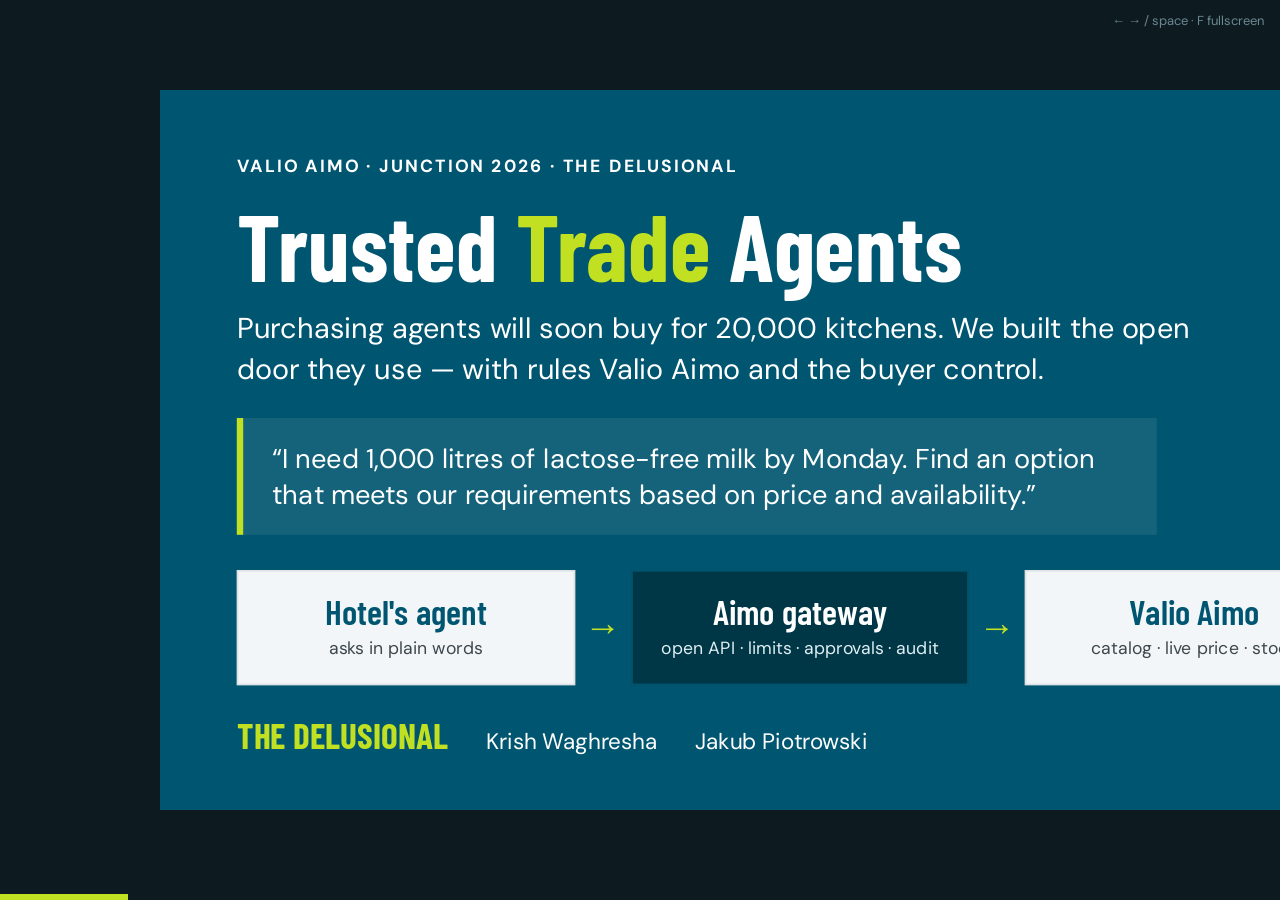
==== docs/presentation/index.html @ c422627f "Preserve Junction research and original demo production sources Keep historical notes and original r" ====
<!doctype html>
<html lang="en">
<head>
<meta charset="utf-8">
<meta name="viewport" content="width=device-width, initial-scale=1">
<title>Trusted Trade Agents · The Delusional</title>
<style>
  @font-face { font-family: "Barlow Condensed"; src: url("../../src/aimo_gateway/static/fonts/barlow-condensed-700.woff2") format("woff2"); font-weight: 700; }
  @font-face { font-family: "Barlow Condensed"; src: url("../../src/aimo_gateway/static/fonts/barlow-condensed-600.woff2") format("woff2"); font-weight: 600; }
  @font-face { font-family: "DM Sans"; src: url("../../src/aimo_gateway/static/fonts/dm-sans-400.woff2") format("woff2"); font-weight: 400; }
  @font-face { font-family: "DM Sans"; src: url("../../src/aimo_gateway/static/fonts/dm-sans-700.woff2") format("woff2"); font-weight: 700; }
  :root { --teal: #005670; --deep: #003747; --lime: #C0E021; --ink: #23282D; --mist: #F2F6F8; --line: #DEE4E6; --amber: #FDDB32; --red: #F9423A; --green: #00833F; }
  * { box-sizing: border-box; }
  html, body { margin: 0; height: 100%; background: #0d1b21; font-family: "DM Sans", Helvetica, Arial, sans-serif; color: var(--ink); }
  .stage { position: fixed; inset: 0; display: grid; place-items: center; }
  .deck { width: 1600px; height: 900px; position: relative; transform-origin: center; }
  .slide { position: absolute; inset: 0; padding: 80px 96px; background: #fff; display: none; flex-direction: column; overflow: hidden; }
  .slide.active { display: flex; animation: in .35s ease-out; }
  @keyframes in { from { opacity: 0; transform: translateY(12px); } to { opacity: 1; transform: none; } }
  h1, h2, h3, .big { font-family: "Barlow Condensed", "Arial Narrow", sans-serif; letter-spacing: 0; margin: 0; line-height: 1.02; }
  h1 { font-size: 132px; color: var(--teal); }
  h2 { font-size: 76px; color: var(--teal); margin-bottom: 36px; }
  h3 { font-size: 40px; color: var(--teal); margin-bottom: 12px; }
  p, li { font-size: 30px; line-height: 1.4; margin: 0; }
  .kicker { font-size: 22px; font-weight: 700; letter-spacing: .12em; text-transform: uppercase; color: var(--teal); margin-bottom: 24px; }
  .dark { background: var(--teal); color: #fff; }
  .dark h1, .dark h2, .dark h3, .dark .kicker { color: #fff; }
  .lime { color: var(--lime); }
  .brand { position: absolute; left: 96px; bottom: 40px; font-family: "Barlow Condensed"; font-weight: 700; font-size: 28px; text-transform: uppercase; color: var(--teal); opacity: .9; }
  .dark .brand { color: #fff; }
  .num { position: absolute; right: 96px; bottom: 40px; font-size: 18px; color: #8C9699; }
  .quote { margin-top: 48px; padding: 28px 36px; border-left: 8px solid var(--lime); background: rgba(255,255,255,.08); font-size: 34px; max-width: 1150px; }
  .names { margin-top: auto; display: flex; gap: 48px; align-items: baseline; font-size: 28px; }
  .names strong { font-family: "Barlow Condensed"; font-size: 44px; color: var(--lime); text-transform: uppercase; }
  .grid3 { display: grid; grid-template-columns: repeat(3, 1fr); gap: 32px; }
  .card { padding: 32px; background: var(--mist); border-top: 8px solid var(--teal); }
  .card p { font-size: 26px; }
  .card.alone { border-color: var(--lime); }
  .card.human { border-color: var(--amber); }
  .card.never { border-color: var(--red); }
  .card .big { font-size: 54px; color: var(--ink); margin-bottom: 8px; }
  .card ul { padding-left: 26px; margin: 12px 0 0; }
  .card li { font-size: 25px; margin-bottom: 8px; }
  .flow { display: flex; align-items: stretch; gap: 0; margin-top: 12px; }
  .node { flex: 1; padding: 28px 24px; background: var(--mist); border: 2px solid var(--line); text-align: center; }
  .node .big { font-size: 44px; color: var(--teal); }
  .node p { font-size: 22px; color: #3E474D; margin-top: 8px; }
  .node.gw { background: var(--teal); color: #fff; border-color: var(--teal); }
  .node.gw .big { color: #fff; } .node.gw p { color: #dfeef2; }
  .arrow { width: 70px; display: grid; place-items: center; font-size: 46px; color: var(--teal); }
  .human-row { margin-top: 28px; display: flex; justify-content: center; }
  .pill { display: inline-flex; gap: 12px; align-items: center; padding: 14px 24px; background: #FEF4C2; border-left: 8px solid var(--amber); font-size: 26px; font-weight: 700; }
  .steps { display: grid; grid-template-columns: repeat(4, 1fr); gap: 16px; margin-top: 40px; }
  .step { padding: 22px; border: 2px solid var(--line); font-size: 24px; }
  .step b { display: block; font-family: "Barlow Condensed"; font-size: 36px; color: var(--teal); }
  .frag { opacity: 0; transform: translateY(10px); transition: opacity .35s, transform .35s; }
  .frag.shown { opacity: 1; transform: none; }
  .story { display: grid; grid-template-columns: 1.05fr 1fr; gap: 56px; align-items: start; }
  .xcard { background: #FEF4C2; border-left: 10px solid var(--amber); padding: 30px 34px; }
  .xcard .big { font-size: 46px; color: var(--ink); margin-bottom: 14px; }
  .opt { display: flex; justify-content: space-between; gap: 24px; padding: 18px 22px; margin-top: 12px; background: #fff; border: 2px solid var(--teal); font-size: 24px; font-weight: 700; }
  .opt.rec { background: var(--teal); color: #fff; }
  .opt span:last-child { font-weight: 400; white-space: nowrap; }
  .tag { font-size: 14px; letter-spacing: .08em; text-transform: uppercase; background: var(--lime); color: var(--teal); padding: 3px 8px; margin-right: 10px; }
  .facts li { font-size: 28px; margin-bottom: 16px; }
  .facts { padding-left: 30px; }
  .term { background: #0f1f26; color: #d7e7ec; font-family: ui-monospace, Menlo, monospace; font-size: 23px; padding: 28px 32px; line-height: 1.6; }
  .term .no { color: #ff8a84; } .term .ok { color: var(--lime); } .term .c { color: #7f9aa3; }
  .open { display: grid; grid-template-columns: 1fr 1fr; gap: 48px; }
  .badge { display: inline-block; padding: 6px 16px; margin: 0 10px 12px 0; border-radius: 20px; background: rgba(0,131,63,.1); color: var(--green); font-weight: 700; font-size: 24px; }
  .end { align-items: center; justify-content: center; text-align: center; }
  .end h1 { font-size: 150px; }
  .end .team { font-family: "Barlow Condensed"; font-size: 64px; color: var(--lime); text-transform: uppercase; margin-top: 30px; }
  .end p { color: #dfeef2; }
  .progress { position: fixed; left: 0; bottom: 0; height: 6px; background: var(--lime); transition: width .3s; }
  .hint { position: fixed; right: 16px; top: 12px; color: #6b8790; font: 13px "DM Sans", sans-serif; }
  @media print { .hint, .progress { display: none; } }
</style>
</head>
<body>
<div class="stage"><div class="deck" id="deck">
  <!-- A Opening -->
  <section class="slide dark">
    <p class="kicker">Valio Aimo · Junction 2026 · The Delusional</p>
    <h1 style="font-size:116px">Trusted <span class="lime">Trade</span> Agents</h1>
    <p style="font-size:36px;margin-top:20px;max-width:1250px">Purchasing agents will soon buy for 20,000 kitchens. We built the open door they use — with rules Valio Aimo and the buyer control.</p>
    <div class="quote" style="margin-top:36px">“I need 1,000 litres of lactose-free milk by Monday. Find an option that meets our requirements based on price and availability.”</div>
    <div class="flow" style="margin-top:44px;color:var(--ink)">
      <div class="node"><div class="big">Hotel's agent</div><p>asks in plain words</p></div>
      <div class="arrow" style="color:var(--lime)">→</div>
      <div class="node gw" style="background:var(--deep)"><div class="big">Aimo gateway</div><p>open API · limits · approvals · audit</p></div>
      <div class="arrow" style="color:var(--lime)">→</div>
      <div class="node"><div class="big">Valio Aimo</div><p>catalog · live price · stock</p></div>
    </div>
    <div class="names" style="margin-top:36px"><strong>The Delusional</strong><span>Krish Waghresha</span><span>Jakub Piotrowski</span></div>
  </section>

  <!-- B Closing -->
  <section class="slide">
    <p class="kicker">What the agent may decide — enforced by the gateway</p>
    <div class="grid3" style="margin-top:4px">
      <div class="card alone"><div class="big">Alone</div><p>Up to <b>€500</b> per order · e.g. 20 kg butter, €42</p></div>
      <div class="card human"><div class="big">Needs a human</div><p>Over the limit · switching the usual product · partial delivery — e.g. 1,000 L milk, €1,150</p></div>
      <div class="card never"><div class="big">Never</div><p>Approve itself · order on a stale price · guess an allergen as safe</p></div>
    </div>
    <div class="open" style="margin-top:44px">
      <div><h3>Open by design</h3><span class="badge">OpenAPI 3.1</span><span class="badge">JSON Schema</span><span class="badge">Scoped tokens</span><span class="badge">GS1 allergens</span><span class="badge">Live challenge APIs</span>
        <p style="font-size:24px;margin-top:10px;color:#3E474D">Every step logged in plain language for the buyer and for Valio Aimo.</p></div>
      <div><h3>Next</h3><ul class="facts" style="margin:0"><li>MCP interface so any agent can connect</li><li>Signed proof of price &amp; stock</li><li>Real order API &amp; customer policies</li></ul></div>
    </div>
    <div style="margin-top:auto">
      <p class="big" style="font-size:64px;color:var(--teal)">Open to agents. On Valio Aimo's terms.</p>
      <p style="font-size:26px;margin-top:10px"><b style="font-family:'Barlow Condensed';font-size:34px;color:var(--teal);text-transform:uppercase">The Delusional</b> &nbsp;·&nbsp; Krish Waghresha &nbsp;·&nbsp; Jakub Piotrowski</p>
    </div>
  </section>

  <!-- Appendix divider -->
  <section class="slide dark end"><p class="kicker">Appendix</p><h1 style="font-size:110px">Questions</h1><p style="font-size:30px;margin-top:20px">Detail slides for Q&amp;A</p></section>


  <!-- 2 Problem -->
  <section class="slide">
    <p class="kicker">The problem</p>
    <h2>Agents will buy. Who sets the rules?</h2>
    <div class="grid3">
      <div class="card frag"><div class="big">20,000 kitchens</div><p>will soon send their own AI agents instead of clicking through the webshop.</p></div>
      <div class="card frag"><div class="big">No guardrails today</div><p>Spending limits live in people's heads and internal instructions — not in any system.</p></div>
      <div class="card frag"><div class="big">Who owns the door?</div><p>If Valio Aimo doesn't define how agents buy, someone else's platform will.</p></div>
    </div>
    <div class="brand">Aimo · Purchasing agent</div><div class="num"></div>
  </section>

  <!-- 3 How it works -->
  <section class="slide">
    <p class="kicker">How it works</p>
    <h2>One open gateway for any agent</h2>
    <div class="flow">
      <div class="node"><div class="big">Hotel's agent</div><p>or our buyer workspace — same rules</p></div>
      <div class="arrow">→</div>
      <div class="node gw"><div class="big">Aimo gateway</div><p>open API · permissions · limits · audit</p></div>
      <div class="arrow">→</div>
      <div class="node"><div class="big">Valio Aimo</div><p>catalog · live price · stock · delivery</p></div>
    </div>
    <div class="human-row frag"><div class="pill">👤 Kitchen manager signs anything outside the agent's authority</div></div>
    <div class="steps">
      <div class="step frag"><b>1 Request</b>plain words or voice → structured order</div>
      <div class="step frag"><b>2 Lookup</b>17,546 products → shortlist → one live check</div>
      <div class="step frag"><b>3 Order</b>fixed price basket, exceptions resolved</div>
      <div class="step frag"><b>4 Approval</b>agent alone, or a human signs</div>
    </div>
    <div class="brand">Aimo · Purchasing agent</div><div class="num"></div>
  </section>

  <!-- 4 Rules -->
  <section class="slide">
    <p class="kicker">Autonomy &amp; controls</p>
    <h2>What the agent may decide</h2>
    <div class="grid3">
      <div class="card alone frag"><div class="big">Alone</div><p>Up to <b>€500</b> per order</p><ul><li>Picks the best in-stock product</li><li>Skips past-cutoff &amp; unavailable items</li><li>Avoids unreliable deliveries</li><li>Rounds to whole packs</li></ul></div>
      <div class="card human frag"><div class="big">Needs a human</div><p>The buyer — or the kitchen manager over the limit</p><ul><li>Orders over the limit</li><li>Switching from the usual product</li><li>Partial deliveries</li><li>Anything unclear → one question</li></ul></div>
      <div class="card never frag"><div class="big">Never</div><p>Enforced by the gateway</p><ul><li>Approve its own order</li><li>Order on a stale price (&gt; 2 min)</li><li>Guess an allergen as safe</li><li>Exceed the hard order limit</li></ul></div>
    </div>
    <div class="brand">Aimo · Purchasing agent</div><div class="num"></div>
  </section>

  <!-- 5 Exception story -->
  <section class="slide">
    <p class="kicker">Exceptions — live challenge data</p>
    <h2>When the exact request can't be met</h2>
    <div class="story">
      <div class="xcard">
        <div class="big">Only 384 L of your usual Arla for Mon 16 Nov</div>
        <p style="font-size:24px">You need 1,000 L. Valio Aimo's official substitute: same lactose-free 1 L spec, 100 % delivered in full.</p>
        <div class="opt rec frag"><span><span class="tag">Best</span>Switch all 1,000 L to Valio Arki Eila</span><span>€1,150</span></div>
        <div class="opt frag"><span>Keep 384 L Arla + 616 L Valio</span><span>€1,787 · +€637</span></div>
        <div class="opt frag"><span>Only 384 L Arla</span><span>616 L short</span></div>
      </div>
      <ul class="facts">
        <li class="frag">One live lookup for <b>11 shortlisted products</b> — never the full catalog</li>
        <li class="frag">3 skipped automatically: <b>cutoff passed (2), not available (1)</b></li>
        <li class="frag">Good · better · best, priced — <b>one tap</b> for the buyer</li>
        <li class="frag">€1,150 &gt; €500 limit → <b>kitchen manager approves</b>, price re-checked</li>
      </ul>
    </div>
    <div class="brand">Aimo · Purchasing agent</div><div class="num"></div>
  </section>

  <!-- 7 Trust & audit -->
  <section class="slide">
    <p class="kicker">Trust &amp; audit</p>
    <h2>Every decision on record. Every shortcut refused.</h2>
    <div class="open">
      <div class="term">
        <div class="c"># buyer agent tries to skip the manager</div>
        <div>POST /v1/orders</div>
        <div class="no frag">409 · Approval required</div>
        <div class="c" style="margin-top:14px"># …or approve its own order</div>
        <div>POST /v1/evaluations/…/decisions</div>
        <div class="no frag">403 · An authenticated human is required</div>
        <div class="c" style="margin-top:14px"># manager approves → price &amp; stock re-checked</div>
        <div class="ok frag">201 · Order AIMO-… placed</div>
      </div>
      <ul class="facts">
        <li class="frag">Approval is bound to <b>one exact priced basket</b> — any change needs a new one</li>
        <li class="frag">Plain-language log: <b>what was skipped and why</b>, who chose, who approved</li>
        <li class="frag">Machine-readable record for <b>buyer and Valio Aimo</b></li>
        <li class="frag">Diet &amp; allergens <b>fail closed</b>: missing data is never “safe”</li>
      </ul>
    </div>
    <div class="brand">Aimo · Purchasing agent</div><div class="num"></div>
  </section>

  <!-- 8 Open by design -->
  <section class="slide">
    <p class="kicker">Openness &amp; path to production</p>
    <h2>Open by design</h2>
    <div class="open">
      <div>
        <h3>Built on</h3>
        <span class="badge">OpenAPI 3.1</span><span class="badge">JSON Schema</span><span class="badge">RFC 9457 errors</span><span class="badge">Scoped tokens</span><span class="badge">GS1 allergen codes</span><span class="badge">Live challenge APIs</span>
        <h3 style="margin-top:28px">Honest assumptions</h3>
        <ul class="facts"><li>Orders are created for human approval — no supplier order API in the challenge</li><li>Request reading is rule-based today; an LLM plugs in behind the same guardrails</li></ul>
      </div>
      <div>
        <h3>Next steps</h3>
        <ul class="facts">
          <li class="frag"><b>MCP</b> interface so any agent can connect</li>
          <li class="frag"><b>Signed proof</b> of price, stock and origin (AP2-style mandates)</li>
          <li class="frag">Real order API + customer policies from Minun Aimo</li>
          <li class="frag">Standing-order drift &amp; recipe-aware substitutions</li>
        </ul>
      </div>
    </div>
    <div class="brand">Aimo · Purchasing agent</div><div class="num"></div>
  </section>

  <!-- 9 End card -->
  <section class="slide dark end">
    <p class="kicker">Trusted Trade Agents</p>
    <h1>Open to agents.<br><span class="lime">On Valio Aimo's terms.</span></h1>
    <div class="team">The Delusional</div>
    <p style="font-size:32px;margin-top:10px">Krish Waghresha · Jakub Piotrowski</p>
    <p style="font-size:22px;margin-top:28px;opacity:.8">github.com/Krish-Waghresha/valio-aimo</p>
  </section>
</div></div>
<div class="progress" id="progress"></div>
<div class="hint">← → / space · F fullscreen</div>
<script>
  const slides = [...document.querySelectorAll(".slide")];
  let index = Math.max(0, Math.min(slides.length - 1, (parseInt(location.hash.slice(1), 10) || 1) - 1));
  function fit() {
    const deck = document.getElementById("deck");
    const scale = Math.min(innerWidth / 1600, innerHeight / 900);
    deck.style.transform = `scale(${scale})`;
  }
  function show(i, revealAll) {
    index = Math.max(0, Math.min(slides.length - 1, i));
    slides.forEach((slide, n) => slide.classList.toggle("active", n === index));
    slides[index].querySelectorAll(".frag").forEach((el) => el.classList.toggle("shown", Boolean(revealAll)));
    slides[index].querySelectorAll(".num").forEach((el) => { el.textContent = `${index + 1} / ${slides.length}`; });
    document.getElementById("progress").style.width = `${(index + 1) / slides.length * 100}%`;
    history.replaceState(null, "", `#${index + 1}`);
  }
  function next() {
    const hidden = slides[index].querySelector(".frag:not(.shown)");
    if (hidden) hidden.classList.add("shown"); else if (index < slides.length - 1) show(index + 1);
  }
  function prev() { if (index > 0) show(index - 1, true); }
  addEventListener("keydown", (e) => {
    if (["ArrowRight", "PageDown", " ", "Enter"].includes(e.key)) { e.preventDefault(); next(); }
    if (["ArrowLeft", "PageUp", "Backspace"].includes(e.key)) { e.preventDefault(); prev(); }
    if (e.key === "f" || e.key === "F") document.fullscreenElement ? document.exitFullscreen() : document.documentElement.requestFullscreen();
    if (e.key === "Home") show(0);
    if (e.key === "End") show(slides.length - 1, true);
  });
  addEventListener("click", (e) => { if (e.clientX > innerWidth / 3) next(); else prev(); });
  addEventListener("resize", fit);
  addEventListener("hashchange", () => { const n = (parseInt(location.hash.slice(1), 10) || 1) - 1; if (n !== index) show(n, location.search.includes("all")); });
  fit(); show(index, location.search.includes("all"));
</script>
</body>
</html>
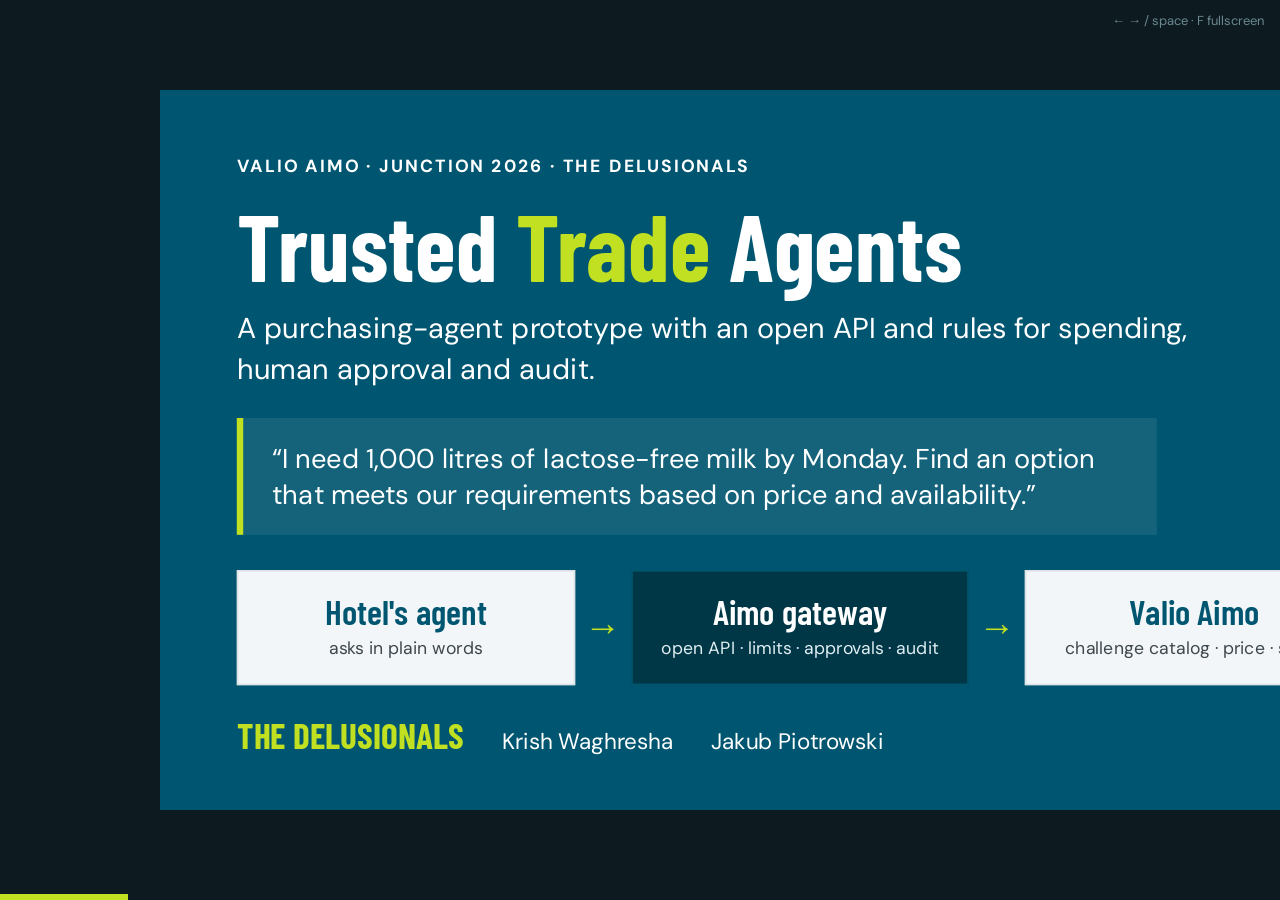
==== commit b63a1363: "Polish Open to Agents for the Junction submission Consolidate the verified agent workspace with mini" ====
--- a/docs/presentation/index.html
+++ b/docs/presentation/index.html
@@ -3,7 +3,7 @@
 <head>
 <meta charset="utf-8">
 <meta name="viewport" content="width=device-width, initial-scale=1">
-<title>Trusted Trade Agents · The Delusional</title>
+<title>Trusted Trade Agents · The Delusionals</title>
 <style>
   @font-face { font-family: "Barlow Condensed"; src: url("../../src/aimo_gateway/static/fonts/barlow-condensed-700.woff2") format("woff2"); font-weight: 700; }
   @font-face { font-family: "Barlow Condensed"; src: url("../../src/aimo_gateway/static/fonts/barlow-condensed-600.woff2") format("woff2"); font-weight: 600; }
@@ -74,43 +74,60 @@
   .end p { color: #dfeef2; }
   .progress { position: fixed; left: 0; bottom: 0; height: 6px; background: var(--lime); transition: width .3s; }
   .hint { position: fixed; right: 16px; top: 12px; color: #6b8790; font: 13px "DM Sans", sans-serif; }
-  @media print { .hint, .progress { display: none; } }
+  @media screen {
+    html.all-slides, html.all-slides body { height: auto; }
+    .all-slides .stage { position: relative; display: block; margin: 0 auto; overflow: hidden; }
+    .all-slides .deck { height: auto; transform-origin: top left; }
+    .all-slides .slide { position: relative; display: flex; height: 900px; animation: none; }
+    .all-slides .frag { opacity: 1; transform: none; transition: none; }
+    .all-slides .hint, .all-slides .progress { display: none; }
+  }
+  @page { size: 1600px 900px; margin: 0; }
+  @media print {
+    html, body { width: 1600px; height: auto; background: #fff; print-color-adjust: exact; -webkit-print-color-adjust: exact; }
+    .stage { position: static; display: block; width: 1600px !important; height: auto !important; }
+    .deck { height: auto; transform: none !important; }
+    .slide { position: relative; display: flex; width: 1600px; height: 900px; break-after: page; break-inside: avoid; animation: none !important; }
+    .slide:last-child { break-after: auto; }
+    .frag { opacity: 1; transform: none; transition: none; }
+    .hint, .progress { display: none; }
+  }
 </style>
 </head>
 <body>
 <div class="stage"><div class="deck" id="deck">
   <!-- A Opening -->
   <section class="slide dark">
-    <p class="kicker">Valio Aimo · Junction 2026 · The Delusional</p>
+    <p class="kicker">Valio Aimo · Junction 2026 · The Delusionals</p>
     <h1 style="font-size:116px">Trusted <span class="lime">Trade</span> Agents</h1>
-    <p style="font-size:36px;margin-top:20px;max-width:1250px">Purchasing agents will soon buy for 20,000 kitchens. We built the open door they use — with rules Valio Aimo and the buyer control.</p>
+    <p style="font-size:36px;margin-top:20px;max-width:1250px">A purchasing-agent prototype with an open API and rules for spending, human approval and audit.</p>
     <div class="quote" style="margin-top:36px">“I need 1,000 litres of lactose-free milk by Monday. Find an option that meets our requirements based on price and availability.”</div>
     <div class="flow" style="margin-top:44px;color:var(--ink)">
       <div class="node"><div class="big">Hotel's agent</div><p>asks in plain words</p></div>
       <div class="arrow" style="color:var(--lime)">→</div>
       <div class="node gw" style="background:var(--deep)"><div class="big">Aimo gateway</div><p>open API · limits · approvals · audit</p></div>
       <div class="arrow" style="color:var(--lime)">→</div>
-      <div class="node"><div class="big">Valio Aimo</div><p>catalog · live price · stock</p></div>
-    </div>
-    <div class="names" style="margin-top:36px"><strong>The Delusional</strong><span>Krish Waghresha</span><span>Jakub Piotrowski</span></div>
+      <div class="node"><div class="big">Valio Aimo</div><p>challenge catalog · price · stock</p></div>
+    </div>
+    <div class="names" style="margin-top:36px"><strong>The Delusionals</strong><span>Krish Waghresha</span><span>Jakub Piotrowski</span></div>
   </section>
 
   <!-- B Closing -->
   <section class="slide">
-    <p class="kicker">What the agent may decide — enforced by the gateway</p>
+    <p class="kicker">Illustrated demo policy — enforced by the gateway</p>
     <div class="grid3" style="margin-top:4px">
       <div class="card alone"><div class="big">Alone</div><p>Up to <b>€500</b> per order · e.g. 20 kg butter, €42</p></div>
       <div class="card human"><div class="big">Needs a human</div><p>Over the limit · switching the usual product · partial delivery — e.g. 1,000 L milk, €1,150</p></div>
       <div class="card never"><div class="big">Never</div><p>Approve itself · order on a stale price · guess an allergen as safe</p></div>
     </div>
     <div class="open" style="margin-top:44px">
-      <div><h3>Open by design</h3><span class="badge">OpenAPI 3.1</span><span class="badge">JSON Schema</span><span class="badge">Scoped tokens</span><span class="badge">GS1 allergens</span><span class="badge">Live challenge APIs</span>
+      <div><h3>Open by design</h3><span class="badge">OpenAPI 3.1</span><span class="badge">JSON Schema</span><span class="badge">Scoped tokens</span><span class="badge">GS1 allergens</span><span class="badge">Synthetic APIs</span>
         <p style="font-size:24px;margin-top:10px;color:#3E474D">Every step logged in plain language for the buyer and for Valio Aimo.</p></div>
-      <div><h3>Next</h3><ul class="facts" style="margin:0"><li>MCP interface so any agent can connect</li><li>Signed proof of price &amp; stock</li><li>Real order API &amp; customer policies</li></ul></div>
+      <div><h3>Future work</h3><ul class="facts" style="margin:0"><li>MCP for credentialed, compatible agents</li><li>Signed proof of price &amp; stock</li><li>Real order API &amp; customer policies</li></ul></div>
     </div>
     <div style="margin-top:auto">
       <p class="big" style="font-size:64px;color:var(--teal)">Open to agents. On Valio Aimo's terms.</p>
-      <p style="font-size:26px;margin-top:10px"><b style="font-family:'Barlow Condensed';font-size:34px;color:var(--teal);text-transform:uppercase">The Delusional</b> &nbsp;·&nbsp; Krish Waghresha &nbsp;·&nbsp; Jakub Piotrowski</p>
+      <p style="font-size:26px;margin-top:10px"><b style="font-family:'Barlow Condensed';font-size:34px;color:var(--teal);text-transform:uppercase">The Delusionals</b> &nbsp;·&nbsp; Krish Waghresha &nbsp;·&nbsp; Jakub Piotrowski</p>
     </div>
   </section>
 
@@ -121,11 +138,11 @@
   <!-- 2 Problem -->
   <section class="slide">
     <p class="kicker">The problem</p>
-    <h2>Agents will buy. Who sets the rules?</h2>
+    <h2>When agents buy, who sets the rules?</h2>
     <div class="grid3">
-      <div class="card frag"><div class="big">20,000 kitchens</div><p>will soon send their own AI agents instead of clicking through the webshop.</p></div>
-      <div class="card frag"><div class="big">No guardrails today</div><p>Spending limits live in people's heads and internal instructions — not in any system.</p></div>
-      <div class="card frag"><div class="big">Who owns the door?</div><p>If Valio Aimo doesn't define how agents buy, someone else's platform will.</p></div>
+      <div class="card frag"><div class="big">Agent access</div><p>Compatible agents need provisioned credentials and explicit purchasing authority.</p></div>
+      <div class="card frag"><div class="big">Enforced policy</div><p>This prototype checks spending, approval and safety rules before recording a local mock order.</p></div>
+      <div class="card frag"><div class="big">Who owns the rules?</div><p>A gateway lets Valio Aimo and the buyer define agent authority.</p></div>
     </div>
     <div class="brand">Aimo · Purchasing agent</div><div class="num"></div>
   </section>
@@ -133,27 +150,27 @@
   <!-- 3 How it works -->
   <section class="slide">
     <p class="kicker">How it works</p>
-    <h2>One open gateway for any agent</h2>
+    <h2>An open API for credentialed agents</h2>
     <div class="flow">
       <div class="node"><div class="big">Hotel's agent</div><p>or our buyer workspace — same rules</p></div>
       <div class="arrow">→</div>
       <div class="node gw"><div class="big">Aimo gateway</div><p>open API · permissions · limits · audit</p></div>
       <div class="arrow">→</div>
-      <div class="node"><div class="big">Valio Aimo</div><p>catalog · live price · stock · delivery</p></div>
+      <div class="node"><div class="big">Valio Aimo</div><p>challenge catalog · price · stock · delivery</p></div>
     </div>
     <div class="human-row frag"><div class="pill">👤 Kitchen manager signs anything outside the agent's authority</div></div>
     <div class="steps">
-      <div class="step frag"><b>1 Request</b>plain words or voice → structured order</div>
-      <div class="step frag"><b>2 Lookup</b>17,546 products → shortlist → one live check</div>
-      <div class="step frag"><b>3 Order</b>fixed price basket, exceptions resolved</div>
-      <div class="step frag"><b>4 Approval</b>agent alone, or a human signs</div>
+      <div class="step frag"><b>1 Request</b>deterministic parsing → structured basket</div>
+      <div class="step frag"><b>2 Lookup</b>17,546 products in the demo snapshot → shortlist</div>
+      <div class="step frag"><b>3 Order</b>priced basket; local mock orders only</div>
+      <div class="step frag"><b>4 Approval</b>within authority, or a human approves</div>
     </div>
     <div class="brand">Aimo · Purchasing agent</div><div class="num"></div>
   </section>
 
   <!-- 4 Rules -->
   <section class="slide">
-    <p class="kicker">Autonomy &amp; controls</p>
+    <p class="kicker">Demo autonomy &amp; controls</p>
     <h2>What the agent may decide</h2>
     <div class="grid3">
       <div class="card alone frag"><div class="big">Alone</div><p>Up to <b>€500</b> per order</p><ul><li>Picks the best in-stock product</li><li>Skips past-cutoff &amp; unavailable items</li><li>Avoids unreliable deliveries</li><li>Rounds to whole packs</li></ul></div>
@@ -165,12 +182,12 @@
 
   <!-- 5 Exception story -->
   <section class="slide">
-    <p class="kicker">Exceptions — live challenge data</p>
+    <p class="kicker">Illustrated challenge response — synthetic services</p>
     <h2>When the exact request can't be met</h2>
     <div class="story">
       <div class="xcard">
         <div class="big">Only 384 L of your usual Arla for Mon 16 Nov</div>
-        <p style="font-size:24px">You need 1,000 L. Valio Aimo's official substitute: same lactose-free 1 L spec, 100 % delivered in full.</p>
+        <p style="font-size:24px">Request: 1,000 L. Challenge-catalog substitute: same lactose-free 1 L spec; 100 % delivered in full in supplied history.</p>
         <div class="opt rec frag"><span><span class="tag">Best</span>Switch all 1,000 L to Valio Arki Eila</span><span>€1,150</span></div>
         <div class="opt frag"><span>Keep 384 L Arla + 616 L Valio</span><span>€1,787 · +€637</span></div>
         <div class="opt frag"><span>Only 384 L Arla</span><span>616 L short</span></div>
@@ -198,7 +215,7 @@
         <div>POST /v1/evaluations/…/decisions</div>
         <div class="no frag">403 · An authenticated human is required</div>
         <div class="c" style="margin-top:14px"># manager approves → price &amp; stock re-checked</div>
-        <div class="ok frag">201 · Order AIMO-… placed</div>
+        <div class="ok frag">201 · Mock order AIMO-… recorded locally</div>
       </div>
       <ul class="facts">
         <li class="frag">Approval is bound to <b>one exact priced basket</b> — any change needs a new one</li>
@@ -217,14 +234,14 @@
     <div class="open">
       <div>
         <h3>Built on</h3>
-        <span class="badge">OpenAPI 3.1</span><span class="badge">JSON Schema</span><span class="badge">RFC 9457 errors</span><span class="badge">Scoped tokens</span><span class="badge">GS1 allergen codes</span><span class="badge">Live challenge APIs</span>
+        <span class="badge">OpenAPI 3.1</span><span class="badge">JSON Schema</span><span class="badge">RFC 9457 errors</span><span class="badge">Scoped tokens</span><span class="badge">GS1 allergen codes</span><span class="badge">Synthetic APIs</span>
         <h3 style="margin-top:28px">Honest assumptions</h3>
-        <ul class="facts"><li>Orders are created for human approval — no supplier order API in the challenge</li><li>Request reading is rule-based today; an LLM plugs in behind the same guardrails</li></ul>
+        <ul class="facts"><li>Local mock orders, not supplier acceptance; no supplier order API</li><li>Deterministic parsing by default; optional xAI when configured. Runtime inference unverified.</li></ul>
       </div>
       <div>
-        <h3>Next steps</h3>
+        <h3>Future work</h3>
         <ul class="facts">
-          <li class="frag"><b>MCP</b> interface so any agent can connect</li>
+          <li class="frag"><b>MCP</b> for credentialed, compatible agents</li>
           <li class="frag"><b>Signed proof</b> of price, stock and origin (AP2-style mandates)</li>
           <li class="frag">Real order API + customer policies from Minun Aimo</li>
           <li class="frag">Standing-order drift &amp; recipe-aware substitutions</li>
@@ -238,7 +255,7 @@
   <section class="slide dark end">
     <p class="kicker">Trusted Trade Agents</p>
     <h1>Open to agents.<br><span class="lime">On Valio Aimo's terms.</span></h1>
-    <div class="team">The Delusional</div>
+    <div class="team">The Delusionals</div>
     <p style="font-size:32px;margin-top:10px">Krish Waghresha · Jakub Piotrowski</p>
     <p style="font-size:22px;margin-top:28px;opacity:.8">github.com/Krish-Waghresha/valio-aimo</p>
   </section>
@@ -247,19 +264,26 @@
 <div class="hint">← → / space · F fullscreen</div>
 <script>
   const slides = [...document.querySelectorAll(".slide")];
+  const allSlides = new URLSearchParams(location.search).has("all");
+  document.documentElement.classList.toggle("all-slides", allSlides);
+  slides.forEach((slide, n) => slide.querySelectorAll(".num").forEach((el) => { el.textContent = `${n + 1} / ${slides.length}`; }));
   let index = Math.max(0, Math.min(slides.length - 1, (parseInt(location.hash.slice(1), 10) || 1) - 1));
   function fit() {
     const deck = document.getElementById("deck");
-    const scale = Math.min(innerWidth / 1600, innerHeight / 900);
+    const scale = allSlides ? Math.min(document.documentElement.clientWidth / 1600, 1) : Math.min(innerWidth / 1600, innerHeight / 900);
     deck.style.transform = `scale(${scale})`;
+    if (allSlides) {
+      deck.parentElement.style.width = `${1600 * scale}px`;
+      deck.parentElement.style.height = `${slides.length * 900 * scale}px`;
+    }
   }
   function show(i, revealAll) {
     index = Math.max(0, Math.min(slides.length - 1, i));
     slides.forEach((slide, n) => slide.classList.toggle("active", n === index));
     slides[index].querySelectorAll(".frag").forEach((el) => el.classList.toggle("shown", Boolean(revealAll)));
-    slides[index].querySelectorAll(".num").forEach((el) => { el.textContent = `${index + 1} / ${slides.length}`; });
     document.getElementById("progress").style.width = `${(index + 1) / slides.length * 100}%`;
     history.replaceState(null, "", `#${index + 1}`);
+    if (allSlides) slides[index].scrollIntoView({ block: "start" });
   }
   function next() {
     const hidden = slides[index].querySelector(".frag:not(.shown)");
@@ -267,16 +291,17 @@
   }
   function prev() { if (index > 0) show(index - 1, true); }
   addEventListener("keydown", (e) => {
+    if (allSlides && e.key !== "f" && e.key !== "F") return;
     if (["ArrowRight", "PageDown", " ", "Enter"].includes(e.key)) { e.preventDefault(); next(); }
     if (["ArrowLeft", "PageUp", "Backspace"].includes(e.key)) { e.preventDefault(); prev(); }
     if (e.key === "f" || e.key === "F") document.fullscreenElement ? document.exitFullscreen() : document.documentElement.requestFullscreen();
     if (e.key === "Home") show(0);
     if (e.key === "End") show(slides.length - 1, true);
   });
-  addEventListener("click", (e) => { if (e.clientX > innerWidth / 3) next(); else prev(); });
+  addEventListener("click", (e) => { if (allSlides) return; if (e.clientX > innerWidth / 3) next(); else prev(); });
   addEventListener("resize", fit);
-  addEventListener("hashchange", () => { const n = (parseInt(location.hash.slice(1), 10) || 1) - 1; if (n !== index) show(n, location.search.includes("all")); });
-  fit(); show(index, location.search.includes("all"));
+  addEventListener("hashchange", () => { const n = (parseInt(location.hash.slice(1), 10) || 1) - 1; if (n !== index) show(n, allSlides); });
+  fit(); show(index, allSlides);
 </script>
 </body>
 </html>
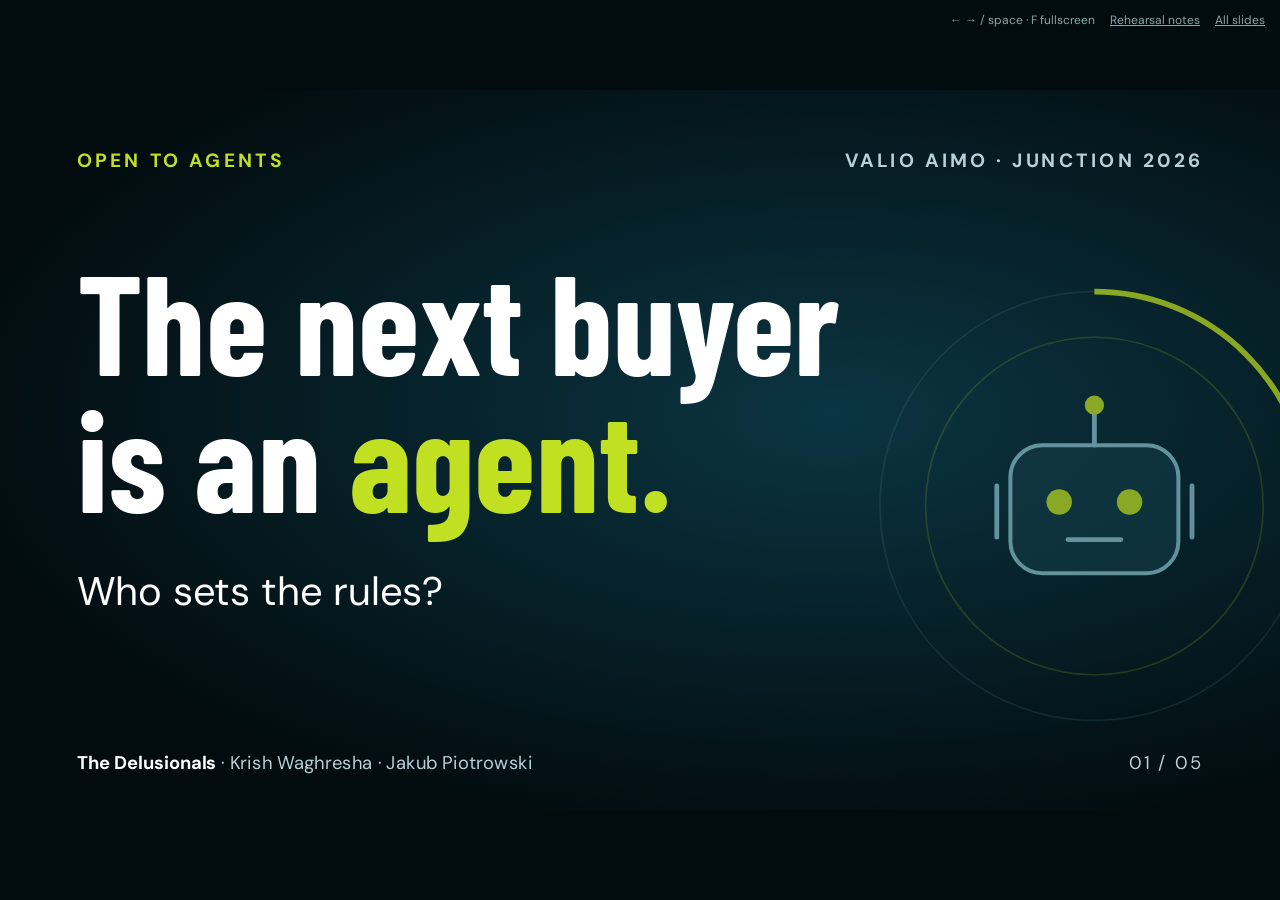
==== commit dc9285f0: "Create a concise finals deck with a timed demo handoff Replace the ten-page detail deck with five st" ====
--- a/docs/presentation/index.html
+++ b/docs/presentation/index.html
@@ -3,305 +3,332 @@
 <head>
 <meta charset="utf-8">
 <meta name="viewport" content="width=device-width, initial-scale=1">
-<title>Trusted Trade Agents · The Delusionals</title>
+<meta name="description" content="Open to Agents: a three-minute finals pitch, including a one-minute demo.">
+<title>Open to Agents · Finals pitch · The Delusionals</title>
 <style>
   @font-face { font-family: "Barlow Condensed"; src: url("../../src/aimo_gateway/static/fonts/barlow-condensed-700.woff2") format("woff2"); font-weight: 700; }
-  @font-face { font-family: "Barlow Condensed"; src: url("../../src/aimo_gateway/static/fonts/barlow-condensed-600.woff2") format("woff2"); font-weight: 600; }
   @font-face { font-family: "DM Sans"; src: url("../../src/aimo_gateway/static/fonts/dm-sans-400.woff2") format("woff2"); font-weight: 400; }
   @font-face { font-family: "DM Sans"; src: url("../../src/aimo_gateway/static/fonts/dm-sans-700.woff2") format("woff2"); font-weight: 700; }
-  :root { --teal: #005670; --deep: #003747; --lime: #C0E021; --ink: #23282D; --mist: #F2F6F8; --line: #DEE4E6; --amber: #FDDB32; --red: #F9423A; --green: #00833F; }
+  :root { --ink: #020b0e; --teal: #005670; --lime: #c0e021; --amber: #fddb32; --red: #ff8a84; --muted: #b8d0d8; --line: #31545f; }
   * { box-sizing: border-box; }
-  html, body { margin: 0; height: 100%; background: #0d1b21; font-family: "DM Sans", Helvetica, Arial, sans-serif; color: var(--ink); }
-  .stage { position: fixed; inset: 0; display: grid; place-items: center; }
-  .deck { width: 1600px; height: 900px; position: relative; transform-origin: center; }
-  .slide { position: absolute; inset: 0; padding: 80px 96px; background: #fff; display: none; flex-direction: column; overflow: hidden; }
-  .slide.active { display: flex; animation: in .35s ease-out; }
-  @keyframes in { from { opacity: 0; transform: translateY(12px); } to { opacity: 1; transform: none; } }
-  h1, h2, h3, .big { font-family: "Barlow Condensed", "Arial Narrow", sans-serif; letter-spacing: 0; margin: 0; line-height: 1.02; }
-  h1 { font-size: 132px; color: var(--teal); }
-  h2 { font-size: 76px; color: var(--teal); margin-bottom: 36px; }
-  h3 { font-size: 40px; color: var(--teal); margin-bottom: 12px; }
-  p, li { font-size: 30px; line-height: 1.4; margin: 0; }
-  .kicker { font-size: 22px; font-weight: 700; letter-spacing: .12em; text-transform: uppercase; color: var(--teal); margin-bottom: 24px; }
-  .dark { background: var(--teal); color: #fff; }
-  .dark h1, .dark h2, .dark h3, .dark .kicker { color: #fff; }
+  html, body { margin: 0; height: 100%; background: var(--ink); color: #fff; font-family: "DM Sans", Helvetica, Arial, sans-serif; }
+  .stage { position: fixed; inset: 0; display: grid; grid-template: minmax(0, 1fr) / minmax(0, 1fr); place-items: center; }
+  .deck { position: relative; width: 1600px; height: 900px; transform-origin: center; }
+  .slide-wrap { position: absolute; inset: 0; display: none; }
+  .slide-wrap.active { display: block; }
+  .slide { position: relative; width: 1600px; height: 900px; padding: 72px 96px; overflow: hidden; background: radial-gradient(ellipse at 65% 45%, #0b3542, var(--ink) 78%); }
+  h1, h2, h3, .display { margin: 0; font-family: "Barlow Condensed", "Arial Narrow", sans-serif; font-weight: 700; line-height: .98; }
+  h1 { font-size: 176px; }
+  h2 { font-size: 108px; }
+  h3 { font-size: 56px; }
+  p { margin: 0; font-size: 32px; line-height: 1.4; }
+  a { color: inherit; }
+  a:focus-visible { outline: 5px solid var(--lime); outline-offset: 8px; }
   .lime { color: var(--lime); }
-  .brand { position: absolute; left: 96px; bottom: 40px; font-family: "Barlow Condensed"; font-weight: 700; font-size: 28px; text-transform: uppercase; color: var(--teal); opacity: .9; }
-  .dark .brand { color: #fff; }
-  .num { position: absolute; right: 96px; bottom: 40px; font-size: 18px; color: #8C9699; }
-  .quote { margin-top: 48px; padding: 28px 36px; border-left: 8px solid var(--lime); background: rgba(255,255,255,.08); font-size: 34px; max-width: 1150px; }
-  .names { margin-top: auto; display: flex; gap: 48px; align-items: baseline; font-size: 28px; }
-  .names strong { font-family: "Barlow Condensed"; font-size: 44px; color: var(--lime); text-transform: uppercase; }
-  .grid3 { display: grid; grid-template-columns: repeat(3, 1fr); gap: 32px; }
-  .card { padding: 32px; background: var(--mist); border-top: 8px solid var(--teal); }
-  .card p { font-size: 26px; }
-  .card.alone { border-color: var(--lime); }
-  .card.human { border-color: var(--amber); }
-  .card.never { border-color: var(--red); }
-  .card .big { font-size: 54px; color: var(--ink); margin-bottom: 8px; }
-  .card ul { padding-left: 26px; margin: 12px 0 0; }
-  .card li { font-size: 25px; margin-bottom: 8px; }
-  .flow { display: flex; align-items: stretch; gap: 0; margin-top: 12px; }
-  .node { flex: 1; padding: 28px 24px; background: var(--mist); border: 2px solid var(--line); text-align: center; }
-  .node .big { font-size: 44px; color: var(--teal); }
-  .node p { font-size: 22px; color: #3E474D; margin-top: 8px; }
-  .node.gw { background: var(--teal); color: #fff; border-color: var(--teal); }
-  .node.gw .big { color: #fff; } .node.gw p { color: #dfeef2; }
-  .arrow { width: 70px; display: grid; place-items: center; font-size: 46px; color: var(--teal); }
-  .human-row { margin-top: 28px; display: flex; justify-content: center; }
-  .pill { display: inline-flex; gap: 12px; align-items: center; padding: 14px 24px; background: #FEF4C2; border-left: 8px solid var(--amber); font-size: 26px; font-weight: 700; }
-  .steps { display: grid; grid-template-columns: repeat(4, 1fr); gap: 16px; margin-top: 40px; }
-  .step { padding: 22px; border: 2px solid var(--line); font-size: 24px; }
-  .step b { display: block; font-family: "Barlow Condensed"; font-size: 36px; color: var(--teal); }
-  .frag { opacity: 0; transform: translateY(10px); transition: opacity .35s, transform .35s; }
-  .frag.shown { opacity: 1; transform: none; }
-  .story { display: grid; grid-template-columns: 1.05fr 1fr; gap: 56px; align-items: start; }
-  .xcard { background: #FEF4C2; border-left: 10px solid var(--amber); padding: 30px 34px; }
-  .xcard .big { font-size: 46px; color: var(--ink); margin-bottom: 14px; }
-  .opt { display: flex; justify-content: space-between; gap: 24px; padding: 18px 22px; margin-top: 12px; background: #fff; border: 2px solid var(--teal); font-size: 24px; font-weight: 700; }
-  .opt.rec { background: var(--teal); color: #fff; }
-  .opt span:last-child { font-weight: 400; white-space: nowrap; }
-  .tag { font-size: 14px; letter-spacing: .08em; text-transform: uppercase; background: var(--lime); color: var(--teal); padding: 3px 8px; margin-right: 10px; }
-  .facts li { font-size: 28px; margin-bottom: 16px; }
-  .facts { padding-left: 30px; }
-  .term { background: #0f1f26; color: #d7e7ec; font-family: ui-monospace, Menlo, monospace; font-size: 23px; padding: 28px 32px; line-height: 1.6; }
-  .term .no { color: #ff8a84; } .term .ok { color: var(--lime); } .term .c { color: #7f9aa3; }
-  .open { display: grid; grid-template-columns: 1fr 1fr; gap: 48px; }
-  .badge { display: inline-block; padding: 6px 16px; margin: 0 10px 12px 0; border-radius: 20px; background: rgba(0,131,63,.1); color: var(--green); font-weight: 700; font-size: 24px; }
-  .end { align-items: center; justify-content: center; text-align: center; }
-  .end h1 { font-size: 150px; }
-  .end .team { font-family: "Barlow Condensed"; font-size: 64px; color: var(--lime); text-transform: uppercase; margin-top: 30px; }
-  .end p { color: #dfeef2; }
-  .progress { position: fixed; left: 0; bottom: 0; height: 6px; background: var(--lime); transition: width .3s; }
-  .hint { position: fixed; right: 16px; top: 12px; color: #6b8790; font: 13px "DM Sans", sans-serif; }
+  .muted { color: var(--muted); }
+  .kicker { font-size: 24px; font-weight: 700; letter-spacing: .16em; text-transform: uppercase; color: var(--muted); }
+  .slide-header { display: flex; justify-content: space-between; align-items: center; }
+  .slide-header .project { color: var(--lime); }
+  .slide-footer { position: absolute; left: 96px; right: 96px; bottom: 44px; display: flex; justify-content: space-between; align-items: baseline; gap: 28px; font-size: 23px; color: var(--muted); }
+  .page-count { flex-shrink: 0; font-variant-numeric: tabular-nums; letter-spacing: .12em; }
+  .notes { display: none; }
+  .opener h1 { position: relative; margin-top: 98px; max-width: 1120px; }
+  .opener .question { margin-top: 46px; font-size: 50px; }
+  .orbit { position: absolute; right: -88px; top: 200px; width: 640px; height: 640px; opacity: .7; }
+  .opener .slide-footer strong { color: #fff; }
+  .architecture h2, .demo h2, .controls h2 { margin-top: 42px; }
+  .system { position: relative; display: grid; grid-template-columns: 345px 74px 610px 74px 305px; align-items: center; margin-top: 54px; }
+  .node { border: 2px solid var(--line); border-radius: 18px; background: #102a33; padding: 28px; min-height: 248px; }
+  .node p { margin-top: 20px; color: var(--muted); font-size: 30px; }
+  .node.gateway { min-height: 284px; border: 3px solid var(--lime); background: #163b44; padding: 28px 30px; }
+  .gateway h3 { font-size: 62px; }
+  .gateway .standard { margin-top: 12px; font-size: 28px; color: var(--lime); }
+  .stations { display: grid; grid-template-columns: repeat(4, 1fr); gap: 10px; margin-top: 26px; }
+  .station { display: grid; place-items: center; padding: 15px 4px; min-height: 66px; border: 1px solid #688847; border-radius: 8px; background: #273f32; font-size: 25px; font-weight: 700; }
+  .station:last-child { line-height: 1.1; }
+  .arrow { width: 74px; height: 44px; color: var(--lime); }
+  .api-node h3 { font-size: 52px; }
+  .api-node p { font-size: 29px; }
+  .entry { display: flex; align-items: center; gap: 18px; position: absolute; top: 320px; left: 0; width: 360px; }
+  .entry svg { flex-shrink: 0; width: 54px; height: 54px; }
+  .entry p { font-size: 27px; line-height: 1.3; color: var(--muted); }
+  .entry strong { display: block; color: #fff; }
+  .alternate-path { position: absolute; top: 271px; left: 360px; width: 64px; height: 82px; }
+  .human-path { position: absolute; top: 284px; left: 701px; width: 46px; height: 48px; }
+  .human { position: absolute; left: 500px; top: 334px; width: 448px; display: flex; gap: 20px; align-items: center; border: 2px solid var(--amber); border-radius: 14px; padding: 18px 24px; background: #28322c; }
+  .human svg { width: 54px; height: 54px; flex-shrink: 0; }
+  .human h3 { font-size: 43px; }
+  .human p { margin-top: 5px; color: #e7e9d5; font-size: 26px; }
+  .architecture .slide-footer { font-size: 23px; }
+  .demo-layout { display: grid; grid-template-columns: 440px 1fr; gap: 56px; margin-top: 36px; align-items: start; }
+  .demo-brief { color: var(--muted); font-size: 35px; }
+  .stock { margin-top: 38px; font-size: 31px; line-height: 1.3; }
+  .stock strong { display: block; font: 700 104px/1 "Barlow Condensed", sans-serif; color: var(--lime); }
+  .stock span { display: block; margin-top: 10px; }
+  .demo-link { display: inline-flex; align-items: center; gap: 30px; margin-top: 38px; padding: 20px 28px; border-radius: 10px; background: var(--lime); color: #07313e; text-decoration: none; font-size: 32px; font-weight: 700; }
+  .demo-link:hover { background: #d5ee59; }
+  .demo-url { display: block; width: fit-content; margin-top: 18px; font-size: 27px; color: #d8e6eb; text-decoration-thickness: 1px; text-underline-offset: 6px; }
+  .demo-visual { margin: 0; }
+  .demo-image { display: block; border: 2px solid #52727b; border-radius: 16px; overflow: hidden; box-shadow: 0 28px 65px #0006; }
+  .demo-image img { display: block; width: 100%; height: auto; }
+  .demo-visual figcaption { display: flex; gap: 22px; align-items: center; margin-top: 18px; font-size: 28px; color: var(--muted); }
+  .demo-visual figcaption strong { color: #fff; }
+  .rules { display: grid; grid-template-columns: repeat(3, 1fr); gap: 24px; margin-top: 48px; }
+  .rule { min-height: 346px; border: 1px solid var(--line); border-top: 9px solid var(--lime); background: #102a33; padding: 32px 30px; border-radius: 0 0 16px 16px; }
+  .rule h3 { font-size: 64px; margin-bottom: 22px; }
+  .rule p { font-size: 31px; line-height: 1.45; }
+  .rule .amount { font-size: 48px; color: var(--lime); font-weight: 700; }
+  .rule .example { margin-top: 20px; color: var(--muted); font-size: 29px; }
+  .rule.human-rule { border-top-color: var(--amber); }
+  .human-rule .amount { color: var(--amber); }
+  .rule.never { border-top-color: var(--red); }
+  .never h3 { color: var(--red); }
+  .never ul { margin: 0; padding-left: 27px; font-size: 30px; line-height: 1.45; }
+  .never li + li { margin-top: 14px; }
+  .bound { margin-top: 34px; font-size: 35px; }
+  .bound strong { color: var(--lime); }
+  .closing { background: radial-gradient(ellipse at 30% 25%, #0b7393, #005670 48%, #00303d); }
+  .closing h2 { font-size: 150px; line-height: 1.06; margin-top: 95px; }
+  .closing h2 span { display: block; }
+  .next-steps { display: grid; grid-template-columns: 1fr 1fr; gap: 60px; margin-top: 58px; padding-top: 30px; border-top: 2px solid #ffffff40; }
+  .next-steps .kicker { font-size: 23px; color: #d2e6ec; }
+  .next-steps p + p { margin-top: 12px; font-size: 33px; }
+  .closing .scope { margin-top: 36px; color: #d2e6ec; font-size: 25px; }
+  .closing .slide-footer { color: #d2e6ec; }
+  .closing .slide-footer strong { color: #fff; }
+  .hint { position: fixed; right: 15px; top: 12px; color: #8ba5ae; font-size: 12px; }
+  .hint a { margin-left: 12px; }
+  .status { position: fixed; left: 20px; bottom: 12px; margin: 0; font-size: 18px; color: var(--amber); }
+  :fullscreen .hint { display: none; }
   @media screen {
     html.all-slides, html.all-slides body { height: auto; }
     .all-slides .stage { position: relative; display: block; margin: 0 auto; overflow: hidden; }
     .all-slides .deck { height: auto; transform-origin: top left; }
-    .all-slides .slide { position: relative; display: flex; height: 900px; animation: none; }
-    .all-slides .frag { opacity: 1; transform: none; transition: none; }
-    .all-slides .hint, .all-slides .progress { display: none; }
+    .all-slides .slide-wrap { position: relative; display: block; }
+    .all-slides .hint { display: none; }
+    .with-notes .notes { display: block; padding: 48px 96px 56px; background: #eef4f5; color: #19313a; }
+    .notes .cue { margin-bottom: 20px; color: #005670; font-size: 32px; font-weight: 700; }
+    .notes p { max-width: 1320px; font-size: 28px; line-height: 1.5; }
+    .notes p + p { margin-top: 20px; }
+    .notes .production { font-size: 24px; color: #405961; }
+    .notes a:focus-visible { outline-color: #005670; }
   }
   @page { size: 1600px 900px; margin: 0; }
   @media print {
-    html, body { width: 1600px; height: auto; background: #fff; print-color-adjust: exact; -webkit-print-color-adjust: exact; }
+    html, body { width: 1600px; height: auto; background: var(--ink); print-color-adjust: exact; -webkit-print-color-adjust: exact; }
     .stage { position: static; display: block; width: 1600px !important; height: auto !important; }
     .deck { height: auto; transform: none !important; }
-    .slide { position: relative; display: flex; width: 1600px; height: 900px; break-after: page; break-inside: avoid; animation: none !important; }
-    .slide:last-child { break-after: auto; }
-    .frag { opacity: 1; transform: none; transition: none; }
-    .hint, .progress { display: none; }
+    .slide-wrap { position: relative; display: block; height: 900px; break-after: page; break-inside: avoid; }
+    .slide-wrap:last-child { break-after: auto; }
+    .notes, .hint, .status { display: none !important; }
+    a { text-decoration: none; }
   }
 </style>
 </head>
 <body>
-<div class="stage"><div class="deck" id="deck">
-  <!-- A Opening -->
-  <section class="slide dark">
-    <p class="kicker">Valio Aimo · Junction 2026 · The Delusionals</p>
-    <h1 style="font-size:116px">Trusted <span class="lime">Trade</span> Agents</h1>
-    <p style="font-size:36px;margin-top:20px;max-width:1250px">A purchasing-agent prototype with an open API and rules for spending, human approval and audit.</p>
-    <div class="quote" style="margin-top:36px">“I need 1,000 litres of lactose-free milk by Monday. Find an option that meets our requirements based on price and availability.”</div>
-    <div class="flow" style="margin-top:44px;color:var(--ink)">
-      <div class="node"><div class="big">Hotel's agent</div><p>asks in plain words</p></div>
-      <div class="arrow" style="color:var(--lime)">→</div>
-      <div class="node gw" style="background:var(--deep)"><div class="big">Aimo gateway</div><p>open API · limits · approvals · audit</p></div>
-      <div class="arrow" style="color:var(--lime)">→</div>
-      <div class="node"><div class="big">Valio Aimo</div><p>challenge catalog · price · stock</p></div>
-    </div>
-    <div class="names" style="margin-top:36px"><strong>The Delusionals</strong><span>Krish Waghresha</span><span>Jakub Piotrowski</span></div>
-  </section>
-
-  <!-- B Closing -->
-  <section class="slide">
-    <p class="kicker">Illustrated demo policy — enforced by the gateway</p>
-    <div class="grid3" style="margin-top:4px">
-      <div class="card alone"><div class="big">Alone</div><p>Up to <b>€500</b> per order · e.g. 20 kg butter, €42</p></div>
-      <div class="card human"><div class="big">Needs a human</div><p>Over the limit · switching the usual product · partial delivery — e.g. 1,000 L milk, €1,150</p></div>
-      <div class="card never"><div class="big">Never</div><p>Approve itself · order on a stale price · guess an allergen as safe</p></div>
-    </div>
-    <div class="open" style="margin-top:44px">
-      <div><h3>Open by design</h3><span class="badge">OpenAPI 3.1</span><span class="badge">JSON Schema</span><span class="badge">Scoped tokens</span><span class="badge">GS1 allergens</span><span class="badge">Synthetic APIs</span>
-        <p style="font-size:24px;margin-top:10px;color:#3E474D">Every step logged in plain language for the buyer and for Valio Aimo.</p></div>
-      <div><h3>Future work</h3><ul class="facts" style="margin:0"><li>MCP for credentialed, compatible agents</li><li>Signed proof of price &amp; stock</li><li>Real order API &amp; customer policies</li></ul></div>
-    </div>
-    <div style="margin-top:auto">
-      <p class="big" style="font-size:64px;color:var(--teal)">Open to agents. On Valio Aimo's terms.</p>
-      <p style="font-size:26px;margin-top:10px"><b style="font-family:'Barlow Condensed';font-size:34px;color:var(--teal);text-transform:uppercase">The Delusionals</b> &nbsp;·&nbsp; Krish Waghresha &nbsp;·&nbsp; Jakub Piotrowski</p>
-    </div>
-  </section>
-
-  <!-- Appendix divider -->
-  <section class="slide dark end"><p class="kicker">Appendix</p><h1 style="font-size:110px">Questions</h1><p style="font-size:30px;margin-top:20px">Detail slides for Q&amp;A</p></section>
-
-
-  <!-- 2 Problem -->
-  <section class="slide">
-    <p class="kicker">The problem</p>
-    <h2>When agents buy, who sets the rules?</h2>
-    <div class="grid3">
-      <div class="card frag"><div class="big">Agent access</div><p>Compatible agents need provisioned credentials and explicit purchasing authority.</p></div>
-      <div class="card frag"><div class="big">Enforced policy</div><p>This prototype checks spending, approval and safety rules before recording a local mock order.</p></div>
-      <div class="card frag"><div class="big">Who owns the rules?</div><p>A gateway lets Valio Aimo and the buyer define agent authority.</p></div>
-    </div>
-    <div class="brand">Aimo · Purchasing agent</div><div class="num"></div>
-  </section>
-
-  <!-- 3 How it works -->
-  <section class="slide">
-    <p class="kicker">How it works</p>
-    <h2>An open API for credentialed agents</h2>
-    <div class="flow">
-      <div class="node"><div class="big">Hotel's agent</div><p>or our buyer workspace — same rules</p></div>
-      <div class="arrow">→</div>
-      <div class="node gw"><div class="big">Aimo gateway</div><p>open API · permissions · limits · audit</p></div>
-      <div class="arrow">→</div>
-      <div class="node"><div class="big">Valio Aimo</div><p>challenge catalog · price · stock · delivery</p></div>
-    </div>
-    <div class="human-row frag"><div class="pill">👤 Kitchen manager signs anything outside the agent's authority</div></div>
-    <div class="steps">
-      <div class="step frag"><b>1 Request</b>deterministic parsing → structured basket</div>
-      <div class="step frag"><b>2 Lookup</b>17,546 products in the demo snapshot → shortlist</div>
-      <div class="step frag"><b>3 Order</b>priced basket; local mock orders only</div>
-      <div class="step frag"><b>4 Approval</b>within authority, or a human approves</div>
-    </div>
-    <div class="brand">Aimo · Purchasing agent</div><div class="num"></div>
-  </section>
-
-  <!-- 4 Rules -->
-  <section class="slide">
-    <p class="kicker">Demo autonomy &amp; controls</p>
-    <h2>What the agent may decide</h2>
-    <div class="grid3">
-      <div class="card alone frag"><div class="big">Alone</div><p>Up to <b>€500</b> per order</p><ul><li>Picks the best in-stock product</li><li>Skips past-cutoff &amp; unavailable items</li><li>Avoids unreliable deliveries</li><li>Rounds to whole packs</li></ul></div>
-      <div class="card human frag"><div class="big">Needs a human</div><p>The buyer — or the kitchen manager over the limit</p><ul><li>Orders over the limit</li><li>Switching from the usual product</li><li>Partial deliveries</li><li>Anything unclear → one question</li></ul></div>
-      <div class="card never frag"><div class="big">Never</div><p>Enforced by the gateway</p><ul><li>Approve its own order</li><li>Order on a stale price (&gt; 2 min)</li><li>Guess an allergen as safe</li><li>Exceed the hard order limit</li></ul></div>
-    </div>
-    <div class="brand">Aimo · Purchasing agent</div><div class="num"></div>
-  </section>
-
-  <!-- 5 Exception story -->
-  <section class="slide">
-    <p class="kicker">Illustrated challenge response — synthetic services</p>
-    <h2>When the exact request can't be met</h2>
-    <div class="story">
-      <div class="xcard">
-        <div class="big">Only 384 L of your usual Arla for Mon 16 Nov</div>
-        <p style="font-size:24px">Request: 1,000 L. Challenge-catalog substitute: same lactose-free 1 L spec; 100 % delivered in full in supplied history.</p>
-        <div class="opt rec frag"><span><span class="tag">Best</span>Switch all 1,000 L to Valio Arki Eila</span><span>€1,150</span></div>
-        <div class="opt frag"><span>Keep 384 L Arla + 616 L Valio</span><span>€1,787 · +€637</span></div>
-        <div class="opt frag"><span>Only 384 L Arla</span><span>616 L short</span></div>
+<main class="stage" aria-label="Finals presentation"><div class="deck" id="deck">
+  <article class="slide-wrap active">
+    <section class="slide opener" aria-labelledby="title-1">
+      <header class="slide-header kicker"><span class="project">Open to Agents</span><span>Valio Aimo · Junction 2026</span></header>
+      <svg class="orbit" viewBox="0 0 640 640" aria-hidden="true">
+        <circle cx="320" cy="320" r="268" fill="none" stroke="#8ac0cc" stroke-opacity=".16" stroke-width="2"/>
+        <circle cx="320" cy="320" r="211" fill="none" stroke="#c0e021" stroke-opacity=".23" stroke-width="2"/>
+        <path d="M320 52a268 268 0 0 1 268 268" fill="none" stroke="#c0e021" stroke-width="7"/>
+        <path d="m565 298 23 24 22-26" fill="none" stroke="#c0e021" stroke-width="7" stroke-linecap="round" stroke-linejoin="round"/>
+        <rect x="215" y="244" width="210" height="160" rx="40" fill="#123944" stroke="#8ac0cc" stroke-width="5"/>
+        <path d="M320 244v-46m-122 97v64m244-64v64" fill="none" stroke="#8ac0cc" stroke-width="6" stroke-linecap="round"/>
+        <circle cx="320" cy="194" r="12" fill="#c0e021"/>
+        <circle cx="276" cy="315" r="16" fill="#c0e021"/><circle cx="364" cy="315" r="16" fill="#c0e021"/>
+        <path d="M287 362h66" stroke="#8ac0cc" stroke-width="6" stroke-linecap="round"/>
+      </svg>
+      <h1 id="title-1">The next buyer<br>is an <span class="lime">agent.</span></h1>
+      <p class="question">Who sets the rules?</p>
+      <footer class="slide-footer"><span><strong>The Delusionals</strong> · Krish Waghresha · Jakub Piotrowski</span><span class="page-count">01 / 05</span></footer>
+    </section>
+    <aside class="notes">
+      <p class="cue">0:00–0:20 · The problem</p>
+      <p>Who places your next wholesale order? Increasingly, an agent. But who decides what it can buy, when it needs approval, and what happens when stock runs out? We built Open to Agents to keep those decisions with the owner.</p>
+      <p class="production">Three-minute slot: 20s opening + 25s architecture + 60s demo + 40s controls + 25s close = 2:50. Keep the last 10 seconds for transitions. One click advances one complete slide; there are no hidden builds.</p>
+    </aside>
+  </article>
+
+  <article class="slide-wrap">
+    <section class="slide architecture" aria-labelledby="title-2">
+      <header class="slide-header kicker"><span>What we built</span><span class="project">Open to Agents</span></header>
+      <h2 id="title-2">Two parts. <span class="lime">One flow.</span></h2>
+      <div class="system">
+        <div class="node"><h3>Agent workspace</h3><p>Kitchen request<br>→ proposed basket</p></div>
+        <svg class="arrow" viewBox="0 0 74 44" aria-hidden="true"><path d="M12 22h48m-14-13 14 13-14 13" fill="none" stroke="currentColor" stroke-width="4" stroke-linecap="round" stroke-linejoin="round"/></svg>
+        <div class="node gateway">
+          <h3>Trusted Gateway</h3>
+          <p class="standard">OpenAPI 3.1 · owner-controlled policy</p>
+          <div class="stations"><div class="station">Lookup</div><div class="station">Limits</div><div class="station">Approval</div><div class="station">Mock<br>order</div></div>
+        </div>
+        <svg class="arrow" viewBox="0 0 74 44" aria-hidden="true"><path d="M12 22h48m-14-13 14 13-14 13" fill="none" stroke="currentColor" stroke-width="4" stroke-linecap="round" stroke-linejoin="round"/></svg>
+        <div class="node api-node"><h3>Valio Aimo</h3><p>Challenge APIs<br>Products<br>Price · stock</p></div>
+        <div class="entry">
+          <svg viewBox="0 0 64 64" aria-hidden="true"><rect x="12" y="18" width="40" height="32" rx="9" fill="none" stroke="#b8d0d8" stroke-width="3"/><circle cx="25" cy="34" r="4" fill="#c0e021"/><circle cx="39" cy="34" r="4" fill="#c0e021"/><path d="M32 18v-8" stroke="#b8d0d8" stroke-width="3"/></svg>
+          <p><strong>Or an external agent</strong>Compatible API · scoped token</p>
+        </div>
+        <svg class="alternate-path" viewBox="0 0 64 82" aria-hidden="true"><path d="m4 77 54-67m-18 7 18-7-3 20" fill="none" stroke="#c0e021" stroke-width="3" stroke-dasharray="6 6"/></svg>
+        <svg class="human-path" viewBox="0 0 46 48" aria-hidden="true"><path d="M23 0v38m-11-11 11 11 11-11" fill="none" stroke="#fddb32" stroke-width="3"/></svg>
+        <div class="human">
+          <svg viewBox="0 0 64 64" aria-hidden="true"><circle cx="32" cy="21" r="11" fill="none" stroke="#fddb32" stroke-width="3"/><path d="M12 56c2-12 10-18 20-18s18 6 20 18" fill="none" stroke="#fddb32" stroke-width="3" stroke-linecap="round"/></svg>
+          <div><h3>Human approval</h3><p>Only when required</p></div>
+        </div>
       </div>
-      <ul class="facts">
-        <li class="frag">One live lookup for <b>11 shortlisted products</b> — never the full catalog</li>
-        <li class="frag">3 skipped automatically: <b>cutoff passed (2), not available (1)</b></li>
-        <li class="frag">Good · better · best, priced — <b>one tap</b> for the buyer</li>
-        <li class="frag">€1,150 &gt; €500 limit → <b>kitchen manager approves</b>, price re-checked</li>
-      </ul>
-    </div>
-    <div class="brand">Aimo · Purchasing agent</div><div class="num"></div>
-  </section>
-
-  <!-- 7 Trust & audit -->
-  <section class="slide">
-    <p class="kicker">Trust &amp; audit</p>
-    <h2>Every decision on record. Every shortcut refused.</h2>
-    <div class="open">
-      <div class="term">
-        <div class="c"># buyer agent tries to skip the manager</div>
-        <div>POST /v1/orders</div>
-        <div class="no frag">409 · Approval required</div>
-        <div class="c" style="margin-top:14px"># …or approve its own order</div>
-        <div>POST /v1/evaluations/…/decisions</div>
-        <div class="no frag">403 · An authenticated human is required</div>
-        <div class="c" style="margin-top:14px"># manager approves → price &amp; stock re-checked</div>
-        <div class="ok frag">201 · Mock order AIMO-… recorded locally</div>
+      <footer class="slide-footer"><span>Deterministic planning today. Authority stays in the gateway.</span><span class="page-count">02 / 05</span></footer>
+    </section>
+    <aside class="notes">
+      <p class="cue">0:20–0:45 · What actually works</p>
+      <p>We built a buyer workspace and a trusted gateway. The workspace turns a kitchen need into a basket. An external agent can use the same open API. The gateway checks policy and calls the challenge’s price and stock services. Human approval happens when needed; orders are recorded locally as mocks.</p>
+      <p class="production">The diagram adapts the architecture scene in video/film.html. “Open” means a documented interoperable interface, not anonymous access. Default request planning is deterministic; optional provider inference is not runtime-verified. Do not describe MCP, signed claims, payments or supplier ordering as built.</p>
+    </aside>
+  </article>
+
+  <article class="slide-wrap">
+    <section class="slide demo" aria-labelledby="title-3">
+      <header class="slide-header kicker"><span>See it work</span><span class="project">The challenge’s own example</span></header>
+      <h2 id="title-3">1,000 L. <span class="lime">One stock-out.</span></h2>
+      <div class="demo-layout">
+        <div>
+          <p class="demo-brief">Lactose-free milk.<br>By Monday.</p>
+          <p class="stock"><strong>384 L</strong><span>of the usual product<br>available in the demo.</span></p>
+          <a class="demo-link" href="https://youtu.be/BWGWDc29ZfQ?t=46" target="_blank" rel="noopener noreferrer">Watch demo <span aria-hidden="true">↗</span></a>
+          <a class="demo-url" href="https://youtu.be/BWGWDc29ZfQ?t=46" target="_blank" rel="noopener noreferrer">youtu.be/BWGWDc29ZfQ</a>
+        </div>
+        <figure class="demo-visual">
+          <a class="demo-image" href="https://youtu.be/BWGWDc29ZfQ?t=46" target="_blank" rel="noopener noreferrer" aria-label="Play the recorded demo, starting at 46 seconds">
+            <img src="../assets/demo-stockout.jpg" width="1280" height="640" alt="Recorded workspace: only 384 litres of the usual milk are available; the buyer can switch all 1,000 litres, split the basket, or accept a short delivery.">
+          </a>
+          <figcaption><strong>Three options.</strong> The trade-off stays visible.</figcaption>
+        </figure>
       </div>
-      <ul class="facts">
-        <li class="frag">Approval is bound to <b>one exact priced basket</b> — any change needs a new one</li>
-        <li class="frag">Plain-language log: <b>what was skipped and why</b>, who chose, who approved</li>
-        <li class="frag">Machine-readable record for <b>buyer and Valio Aimo</b></li>
-        <li class="frag">Diet &amp; allergens <b>fail closed</b>: missing data is never “safe”</li>
-      </ul>
-    </div>
-    <div class="brand">Aimo · Purchasing agent</div><div class="num"></div>
-  </section>
-
-  <!-- 8 Open by design -->
-  <section class="slide">
-    <p class="kicker">Openness &amp; path to production</p>
-    <h2>Open by design</h2>
-    <div class="open">
-      <div>
-        <h3>Built on</h3>
-        <span class="badge">OpenAPI 3.1</span><span class="badge">JSON Schema</span><span class="badge">RFC 9457 errors</span><span class="badge">Scoped tokens</span><span class="badge">GS1 allergen codes</span><span class="badge">Synthetic APIs</span>
-        <h3 style="margin-top:28px">Honest assumptions</h3>
-        <ul class="facts"><li>Local mock orders, not supplier acceptance; no supplier order API</li><li>Deterministic parsing by default; optional xAI when configured. Runtime inference unverified.</li></ul>
+      <footer class="slide-footer"><span>Recorded challenge data · not a current stock or price guarantee</span><span class="page-count">03 / 05</span></footer>
+    </section>
+    <aside class="notes">
+      <p class="cue">0:45–1:45 · Demo, including the switch</p>
+      <p><strong>For now:</strong> the link opens the published video at 0:46. Show the milk and butter scenarios, stop at about 1:39, then return to the deck. That is roughly 53 seconds of video plus 7 seconds for switching. Pre-open the video; do not play the entire two-minute film during a three-minute pitch.</p>
+      <p><strong>For the later live demo:</strong> show the milk request, the shortage, the priced alternatives, the manager’s exact-basket approval and the resulting mock order. If time allows, show the small butter order proceeding without manager approval. Narrate the outcome, not every click.</p>
+      <p><strong>If playback fails:</strong> stay on this still. “The usual milk cannot fill the request. We compare a substitute, a split basket and a short delivery. The selected basket exceeds the demo limit, so a manager approves it before the gateway rechecks and records a mock order.” Continue to controls rather than troubleshooting on stage.</p>
+      <p class="production">Still extracted from the existing video/build/final.mp4 at 00:01:05, cropped to the application. Stock and prices are observations from that recording. The published film has legacy wording; this pitch explicitly distinguishes local mock orders from supplier purchases.</p>
+    </aside>
+  </article>
+
+  <article class="slide-wrap">
+    <section class="slide controls" aria-labelledby="title-4">
+      <header class="slide-header kicker"><span>Gateway-enforced controls</span><span class="project">Illustrated €500 demo policy</span></header>
+      <h2 id="title-4">Autonomy. <span class="lime">Not a blank cheque.</span></h2>
+      <div class="rules">
+        <div class="rule">
+          <h3>Alone</h3>
+          <p>Within its authority.</p>
+          <p class="example">20 kg butter<br><span class="amount">€42</span> · under the limit</p>
+        </div>
+        <div class="rule human-rule">
+          <h3>Humans sign</h3>
+          <p>Above the agent’s limit.</p>
+          <p class="example">1,000 L milk<br><span class="amount">€1,150</span> · needs approval</p>
+        </div>
+        <div class="rule never">
+          <h3>Never</h3>
+          <ul><li>Approve itself</li><li>Commit a stale quote</li><li>Guess allergens are safe</li></ul>
+        </div>
       </div>
-      <div>
-        <h3>Future work</h3>
-        <ul class="facts">
-          <li class="frag"><b>MCP</b> for credentialed, compatible agents</li>
-          <li class="frag"><b>Signed proof</b> of price, stock and origin (AP2-style mandates)</li>
-          <li class="frag">Real order API + customer policies from Minun Aimo</li>
-          <li class="frag">Standing-order drift &amp; recipe-aware substitutions</li>
-        </ul>
+      <p class="bound"><strong>One approval. One exact basket.</strong> Every decision on record.</p>
+      <footer class="slide-footer"><span>Price and stock rechecked before commitment · local mock orders</span><span class="page-count">04 / 05</span></footer>
+    </section>
+    <aside class="notes">
+      <p class="cue">1:45–2:25 · Why this is a trusted interface</p>
+      <p>The €42 butter order is within the agent’s authority. The €1,150 milk basket is not, so a separate human approves it. Those amounts and the €500 threshold are our recorded demo, not fixed product rules. The agent cannot approve itself, commit an expired quote, or treat missing allergen evidence as safe. Approval binds to the exact priced basket. Changes require a new evaluation, and price and stock are checked again before a mock order is recorded.</p>
+      <p class="production">Visual structure reused from the film’s Alone / Humans sign / Never scene. The buyer also chooses whether to switch the usual product or accept a short delivery; do not conflate that workspace choice with the gateway’s over-limit approval endpoint. Sources: <a href="../gateway-contract.md">gateway contract</a> and <a href="../running.md">operating boundaries</a>.</p>
+    </aside>
+  </article>
+
+  <article class="slide-wrap">
+    <section class="slide closing" aria-labelledby="title-5">
+      <header class="slide-header kicker"><span>Trusted Trade Agents</span><span>Junction 2026</span></header>
+      <h2 id="title-5"><span>Open to agents.</span><span class="lime">On Valio Aimo’s terms.</span></h2>
+      <div class="next-steps">
+        <div><p class="kicker">Built today</p><p>Open API · approvals · audit trail</p></div>
+        <div><p class="kicker">Next, for production</p><p>Production identity · supplier order API</p></div>
       </div>
-    </div>
-    <div class="brand">Aimo · Purchasing agent</div><div class="num"></div>
-  </section>
-
-  <!-- 9 End card -->
-  <section class="slide dark end">
-    <p class="kicker">Trusted Trade Agents</p>
-    <h1>Open to agents.<br><span class="lime">On Valio Aimo's terms.</span></h1>
-    <div class="team">The Delusionals</div>
-    <p style="font-size:32px;margin-top:10px">Krish Waghresha · Jakub Piotrowski</p>
-    <p style="font-size:22px;margin-top:28px;opacity:.8">github.com/Krish-Waghresha/valio-aimo</p>
-  </section>
-</div></div>
-<div class="progress" id="progress"></div>
-<div class="hint">← → / space · F fullscreen</div>
+      <p class="scope">Synthetic systems. Local mock orders. No payments.</p>
+      <footer class="slide-footer"><span><strong>The Delusionals</strong> · Krish Waghresha · Jakub Piotrowski</span><span class="page-count">05 / 05</span></footer>
+    </section>
+    <aside class="notes">
+      <p class="cue">2:25–2:50 · Close, then stop</p>
+      <p>This is not a chatbot replacing the webshop. It is an open interface through which purchasing agents can work under the owner’s rules. We have the workspace, gateway, approval and audit flow. Production identity and a real supplier order API are next. Open to agents. On Valio Aimo’s terms.</p>
+      <p class="production">Finish by 2:50; the remaining 10 seconds are contingency, not another slide. Keep this frame up for questions. The closing design reuses the film’s teal-and-lime end card. The previous detailed deck remains in Git history.</p>
+      <p class="production">Design reference: <a href="https://www.ycombinator.com/library/4T-how-to-design-a-better-pitch-deck" target="_blank" rel="noopener noreferrer">Y Combinator’s pitch-deck guidance</a> — readable, simple slides with one obvious point. This is a stage deck, not a technical-documentation summary.</p>
+    </aside>
+  </article>
+</div></main>
+<nav class="hint" aria-label="Presentation controls">← → / space · F fullscreen <a href="?notes">Rehearsal notes</a> <a href="?all">All slides</a></nav>
+<p class="status" id="status" role="status"></p>
 <script>
-  const slides = [...document.querySelectorAll(".slide")];
-  const allSlides = new URLSearchParams(location.search).has("all");
+  const slides = [...document.querySelectorAll(".slide-wrap")];
+  const params = new URLSearchParams(location.search);
+  const withNotes = params.has("notes");
+  const allSlides = params.has("all") || withNotes;
   document.documentElement.classList.toggle("all-slides", allSlides);
-  slides.forEach((slide, n) => slide.querySelectorAll(".num").forEach((el) => { el.textContent = `${n + 1} / ${slides.length}`; }));
-  let index = Math.max(0, Math.min(slides.length - 1, (parseInt(location.hash.slice(1), 10) || 1) - 1));
+  document.documentElement.classList.toggle("with-notes", withNotes);
+  const deck = document.getElementById("deck");
+  let index = 0;
+
   function fit() {
-    const deck = document.getElementById("deck");
     const scale = allSlides ? Math.min(document.documentElement.clientWidth / 1600, 1) : Math.min(innerWidth / 1600, innerHeight / 900);
     deck.style.transform = `scale(${scale})`;
     if (allSlides) {
       deck.parentElement.style.width = `${1600 * scale}px`;
-      deck.parentElement.style.height = `${slides.length * 900 * scale}px`;
+      deck.parentElement.style.height = `${deck.offsetHeight * scale}px`;
     }
   }
-  function show(i, revealAll) {
-    index = Math.max(0, Math.min(slides.length - 1, i));
+
+  function show(next) {
+    index = Math.max(0, Math.min(slides.length - 1, next));
     slides.forEach((slide, n) => slide.classList.toggle("active", n === index));
-    slides[index].querySelectorAll(".frag").forEach((el) => el.classList.toggle("shown", Boolean(revealAll)));
-    document.getElementById("progress").style.width = `${(index + 1) / slides.length * 100}%`;
     history.replaceState(null, "", `#${index + 1}`);
-    if (allSlides) slides[index].scrollIntoView({ block: "start" });
-  }
-  function next() {
-    const hidden = slides[index].querySelector(".frag:not(.shown)");
-    if (hidden) hidden.classList.add("shown"); else if (index < slides.length - 1) show(index + 1);
-  }
-  function prev() { if (index > 0) show(index - 1, true); }
-  addEventListener("keydown", (e) => {
-    if (allSlides && e.key !== "f" && e.key !== "F") return;
-    if (["ArrowRight", "PageDown", " ", "Enter"].includes(e.key)) { e.preventDefault(); next(); }
-    if (["ArrowLeft", "PageUp", "Backspace"].includes(e.key)) { e.preventDefault(); prev(); }
-    if (e.key === "f" || e.key === "F") document.fullscreenElement ? document.exitFullscreen() : document.documentElement.requestFullscreen();
-    if (e.key === "Home") show(0);
-    if (e.key === "End") show(slides.length - 1, true);
+  }
+
+  async function toggleFullscreen() {
+    try {
+      if (document.fullscreenElement) await document.exitFullscreen();
+      else await document.documentElement.requestFullscreen();
+      document.getElementById("status").textContent = "";
+    } catch (error) {
+      console.error("Fullscreen could not be changed.", error);
+      document.getElementById("status").textContent = "Fullscreen unavailable. Use your browser’s fullscreen command.";
+    }
+  }
+
+  addEventListener("keydown", (event) => {
+    if (allSlides || event.altKey || event.ctrlKey || event.metaKey) return;
+    if (event.target.closest("input, textarea, select")) return;
+    if (event.target.closest("a, button") && [" ", "Enter"].includes(event.key)) return;
+    if (["ArrowRight", "PageDown", " "].includes(event.key)) {
+      event.preventDefault();
+      show(index + 1);
+    } else if (["ArrowLeft", "PageUp", "Backspace"].includes(event.key)) {
+      event.preventDefault();
+      show(index - 1);
+    } else if (event.key === "Home" || event.key === "End") {
+      event.preventDefault();
+      show(event.key === "Home" ? 0 : slides.length - 1);
+    } else if (event.key.toLowerCase() === "f") {
+      toggleFullscreen();
+    }
   });
-  addEventListener("click", (e) => { if (allSlides) return; if (e.clientX > innerWidth / 3) next(); else prev(); });
+  addEventListener("click", (event) => {
+    if (allSlides || event.button !== 0 || event.target.closest("a, button")) return;
+    if (!event.target.closest(".slide")) return;
+    show(index + (event.clientX < innerWidth / 3 ? -1 : 1));
+  });
   addEventListener("resize", fit);
-  addEventListener("hashchange", () => { const n = (parseInt(location.hash.slice(1), 10) || 1) - 1; if (n !== index) show(n, allSlides); });
-  fit(); show(index, allSlides);
+  addEventListener("hashchange", () => show((parseInt(location.hash.slice(1), 10) || 1) - 1));
+  document.fonts.ready.then(fit);
+  fit();
+  show((parseInt(location.hash.slice(1), 10) || 1) - 1);
 </script>
 </body>
 </html>
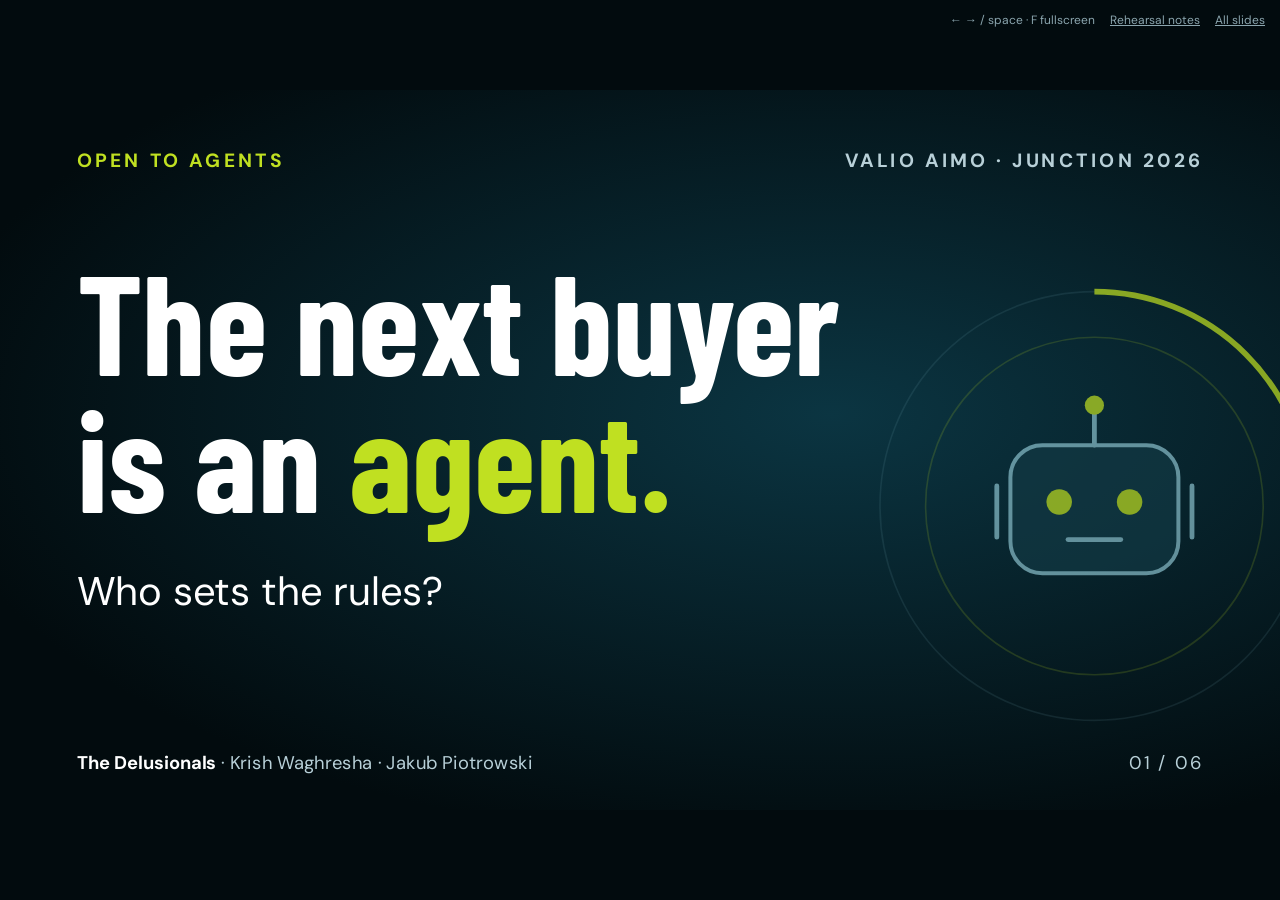
==== commit c789d663: "Add a thank-you slide with portraits and LinkedIn QR codes Append the team contact slide, preserve d" ====
--- a/docs/presentation/index.html
+++ b/docs/presentation/index.html
@@ -96,6 +96,13 @@
   .closing .scope { margin-top: 36px; color: #d2e6ec; font-size: 25px; }
   .closing .slide-footer { color: #d2e6ec; }
   .closing .slide-footer strong { color: #fff; }
+  .thanks h2 { margin-top: 38px; font-size: 144px; }
+  .contacts { display: grid; grid-template-columns: repeat(2, 1fr); gap: 84px; margin-top: 52px; }
+  .contact-media { display: flex; align-items: center; justify-content: space-between; gap: 40px; margin-top: 24px; }
+  .portrait { display: block; width: 280px; height: 280px; object-fit: cover; border-radius: 50%; }
+  .contact-code { display: block; flex-shrink: 0; width: 320px; height: 320px; background: #fff; }
+  .contact-code img { display: block; width: 100%; height: 100%; }
+  .contact-url { display: block; width: fit-content; margin-top: 22px; color: var(--muted); font-size: 25px; line-height: 1.4; text-decoration-thickness: 1px; text-underline-offset: 6px; }
   .hint { position: fixed; right: 15px; top: 12px; color: #8ba5ae; font-size: 12px; }
   .hint a { margin-left: 12px; }
   .status { position: fixed; left: 20px; bottom: 12px; margin: 0; font-size: 18px; color: var(--amber); }
@@ -143,12 +150,12 @@
       </svg>
       <h1 id="title-1">The next buyer<br>is an <span class="lime">agent.</span></h1>
       <p class="question">Who sets the rules?</p>
-      <footer class="slide-footer"><span><strong>The Delusionals</strong> · Krish Waghresha · Jakub Piotrowski</span><span class="page-count">01 / 05</span></footer>
+      <footer class="slide-footer"><span><strong>The Delusionals</strong> · Krish Waghresha · Jakub Piotrowski</span><span class="page-count">01 / 06</span></footer>
     </section>
     <aside class="notes">
       <p class="cue">0:00–0:20 · The problem</p>
       <p>Who places your next wholesale order? Increasingly, an agent. But who decides what it can buy, when it needs approval, and what happens when stock runs out? We built Open to Agents to keep those decisions with the owner.</p>
-      <p class="production">Three-minute slot: 20s opening + 25s architecture + 60s demo + 40s controls + 25s close = 2:50. Keep the last 10 seconds for transitions. One click advances one complete slide; there are no hidden builds.</p>
+      <p class="production">Three-minute slot: 20s opening + 25s architecture + 60s demo + 40s controls + 22s close + 3s thanks = 2:50. Keep the last 10 seconds for transitions. One click advances one complete slide; there are no hidden builds.</p>
     </aside>
   </article>
 
@@ -177,7 +184,7 @@
           <div><h3>Human approval</h3><p>Only when required</p></div>
         </div>
       </div>
-      <footer class="slide-footer"><span>Deterministic planning today. Authority stays in the gateway.</span><span class="page-count">02 / 05</span></footer>
+      <footer class="slide-footer"><span>Deterministic planning today. Authority stays in the gateway.</span><span class="page-count">02 / 06</span></footer>
     </section>
     <aside class="notes">
       <p class="cue">0:20–0:45 · What actually works</p>
@@ -204,7 +211,7 @@
           <figcaption><strong>Three options.</strong> The trade-off stays visible.</figcaption>
         </figure>
       </div>
-      <footer class="slide-footer"><span>Recorded challenge data · not a current stock or price guarantee</span><span class="page-count">03 / 05</span></footer>
+      <footer class="slide-footer"><span>Recorded challenge data · not a current stock or price guarantee</span><span class="page-count">03 / 06</span></footer>
     </section>
     <aside class="notes">
       <p class="cue">0:45–1:45 · Demo, including the switch</p>
@@ -236,7 +243,7 @@
         </div>
       </div>
       <p class="bound"><strong>One approval. One exact basket.</strong> Every decision on record.</p>
-      <footer class="slide-footer"><span>Price and stock rechecked before commitment · local mock orders</span><span class="page-count">04 / 05</span></footer>
+      <footer class="slide-footer"><span>Price and stock rechecked before commitment · local mock orders</span><span class="page-count">04 / 06</span></footer>
     </section>
     <aside class="notes">
       <p class="cue">1:45–2:25 · Why this is a trusted interface</p>
@@ -254,13 +261,48 @@
         <div><p class="kicker">Next, for production</p><p>Production identity · supplier order API</p></div>
       </div>
       <p class="scope">Synthetic systems. Local mock orders. No payments.</p>
-      <footer class="slide-footer"><span><strong>The Delusionals</strong> · Krish Waghresha · Jakub Piotrowski</span><span class="page-count">05 / 05</span></footer>
-    </section>
-    <aside class="notes">
-      <p class="cue">2:25–2:50 · Close, then stop</p>
+      <footer class="slide-footer"><span><strong>The Delusionals</strong> · Krish Waghresha · Jakub Piotrowski</span><span class="page-count">05 / 06</span></footer>
+    </section>
+    <aside class="notes">
+      <p class="cue">2:25–2:47 · The closing line</p>
       <p>This is not a chatbot replacing the webshop. It is an open interface through which purchasing agents can work under the owner’s rules. We have the workspace, gateway, approval and audit flow. Production identity and a real supplier order API are next. Open to agents. On Valio Aimo’s terms.</p>
-      <p class="production">Finish by 2:50; the remaining 10 seconds are contingency, not another slide. Keep this frame up for questions. The closing design reuses the film’s teal-and-lime end card. The previous detailed deck remains in Git history.</p>
+      <p class="production">After the closing line, advance to the contact slide and say thank you. The closing design reuses the film’s teal-and-lime end card. The previous detailed deck remains in Git history.</p>
       <p class="production">Design reference: <a href="https://www.ycombinator.com/library/4T-how-to-design-a-better-pitch-deck" target="_blank" rel="noopener noreferrer">Y Combinator’s pitch-deck guidance</a> — readable, simple slides with one obvious point. This is a stage deck, not a technical-documentation summary.</p>
+    </aside>
+  </article>
+
+  <article class="slide-wrap">
+    <section class="slide thanks" aria-labelledby="title-6">
+      <header class="slide-header kicker"><span class="project">The Delusionals</span><span>Open to Agents</span></header>
+      <h2 id="title-6">Thank you<span class="lime">.</span></h2>
+      <div class="contacts">
+        <div class="contact-person" aria-labelledby="name-jakub">
+          <h3 id="name-jakub">Jakub Piotrowski</h3>
+          <div class="contact-media">
+            <img class="portrait" src="../assets/team/jakub.jpg" width="640" height="640" alt="Jakub Piotrowski">
+            <a class="contact-code" href="https://www.linkedin.com/in/jakub-piotrowski97/" target="_blank" rel="noopener noreferrer" aria-label="Open Jakub Piotrowski’s LinkedIn profile">
+              <img src="../assets/team/jakub-linkedin.svg" width="320" height="320" alt="QR code for Jakub Piotrowski’s LinkedIn profile">
+            </a>
+          </div>
+          <a class="contact-url" href="https://www.linkedin.com/in/jakub-piotrowski97/" target="_blank" rel="noopener noreferrer">linkedin.com/in/jakub-piotrowski97</a>
+        </div>
+        <div class="contact-person" aria-labelledby="name-krish">
+          <h3 id="name-krish">Krish Waghresha</h3>
+          <div class="contact-media">
+            <img class="portrait" src="../assets/team/krish.jpg" width="640" height="640" alt="Krish Waghresha">
+            <a class="contact-code" href="https://www.linkedin.com/in/krish-waghresha/" target="_blank" rel="noopener noreferrer" aria-label="Open Krish Waghresha’s LinkedIn profile">
+              <img src="../assets/team/krish-linkedin.svg" width="320" height="320" alt="QR code for Krish Waghresha’s LinkedIn profile">
+            </a>
+          </div>
+          <a class="contact-url" href="https://www.linkedin.com/in/krish-waghresha/" target="_blank" rel="noopener noreferrer">linkedin.com/in/krish-waghresha</a>
+        </div>
+      </div>
+      <footer class="slide-footer"><span>Scan to connect on LinkedIn</span><span class="page-count">06 / 06</span></footer>
+    </section>
+    <aside class="notes">
+      <p class="cue">2:47–2:50 · Thank you</p>
+      <p>Say “Thank you.” Leave this slide up for questions so the audience has time to scan the codes. The final 10 seconds remain contingency.</p>
+      <p class="production">Both portraits were supplied by the team. The locally generated QR codes encode the exact LinkedIn profile URLs, without a tracking redirect. Black-on-white vector codes preserve a four-module quiet zone, following <a href="https://www.qrcode.com/en/howto/code.html" target="_blank" rel="noopener noreferrer">DENSO WAVE’s guidance</a>. The codes and written URLs are also clickable in the PDF. If a profile URL changes, regenerate its QR code before exporting again.</p>
     </aside>
   </article>
 </div></main>
